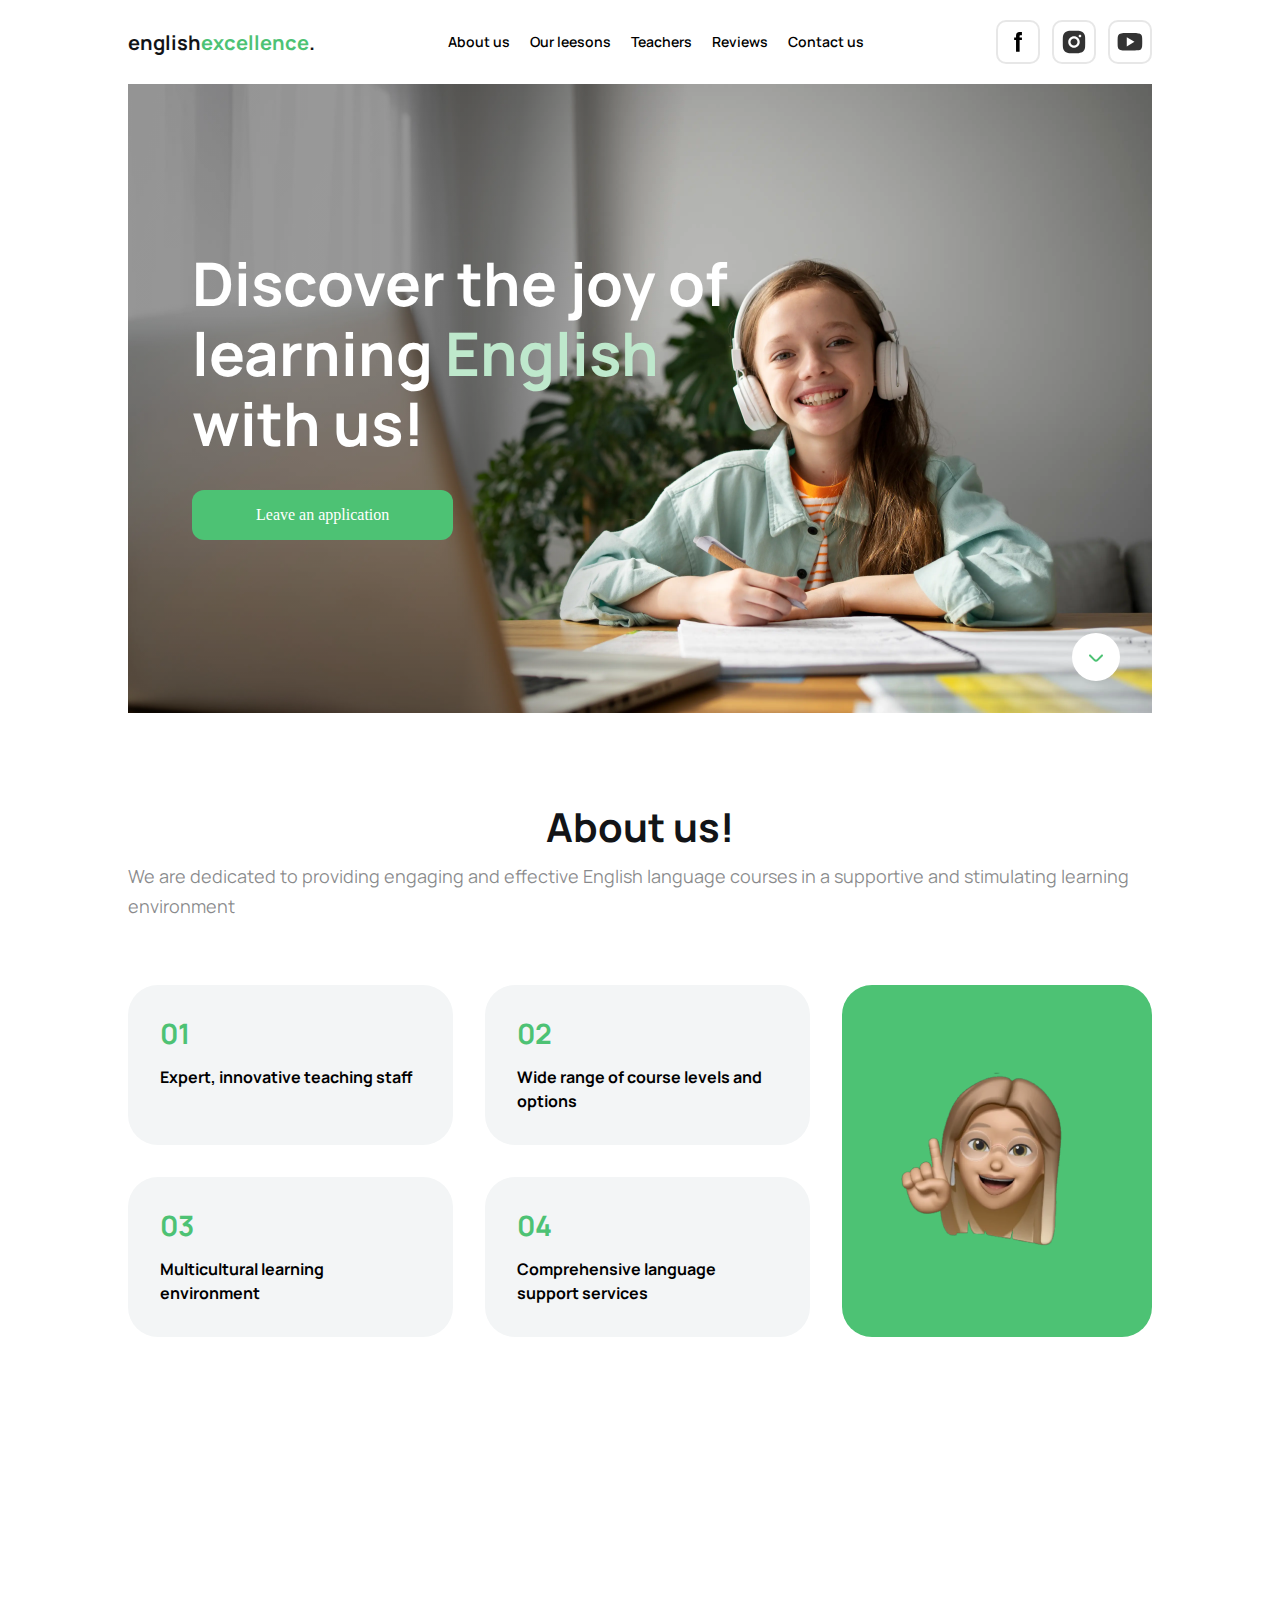
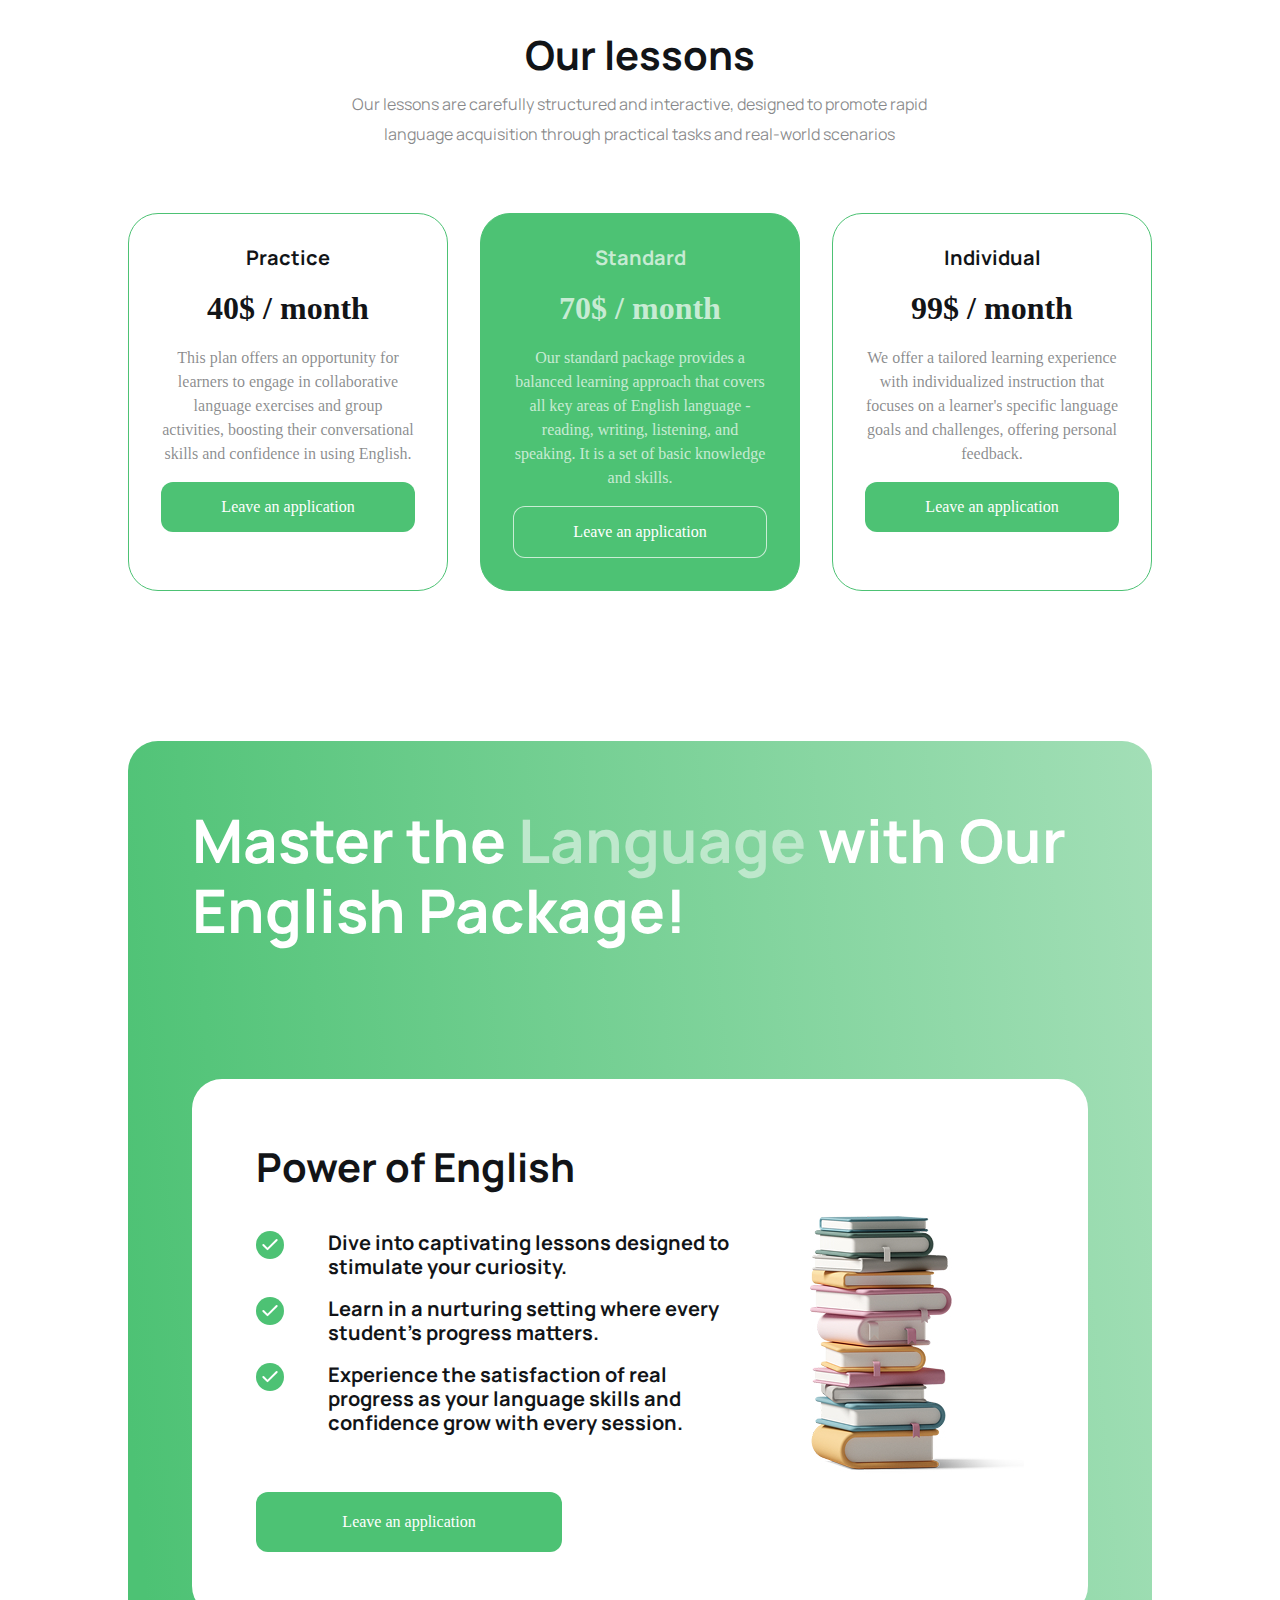
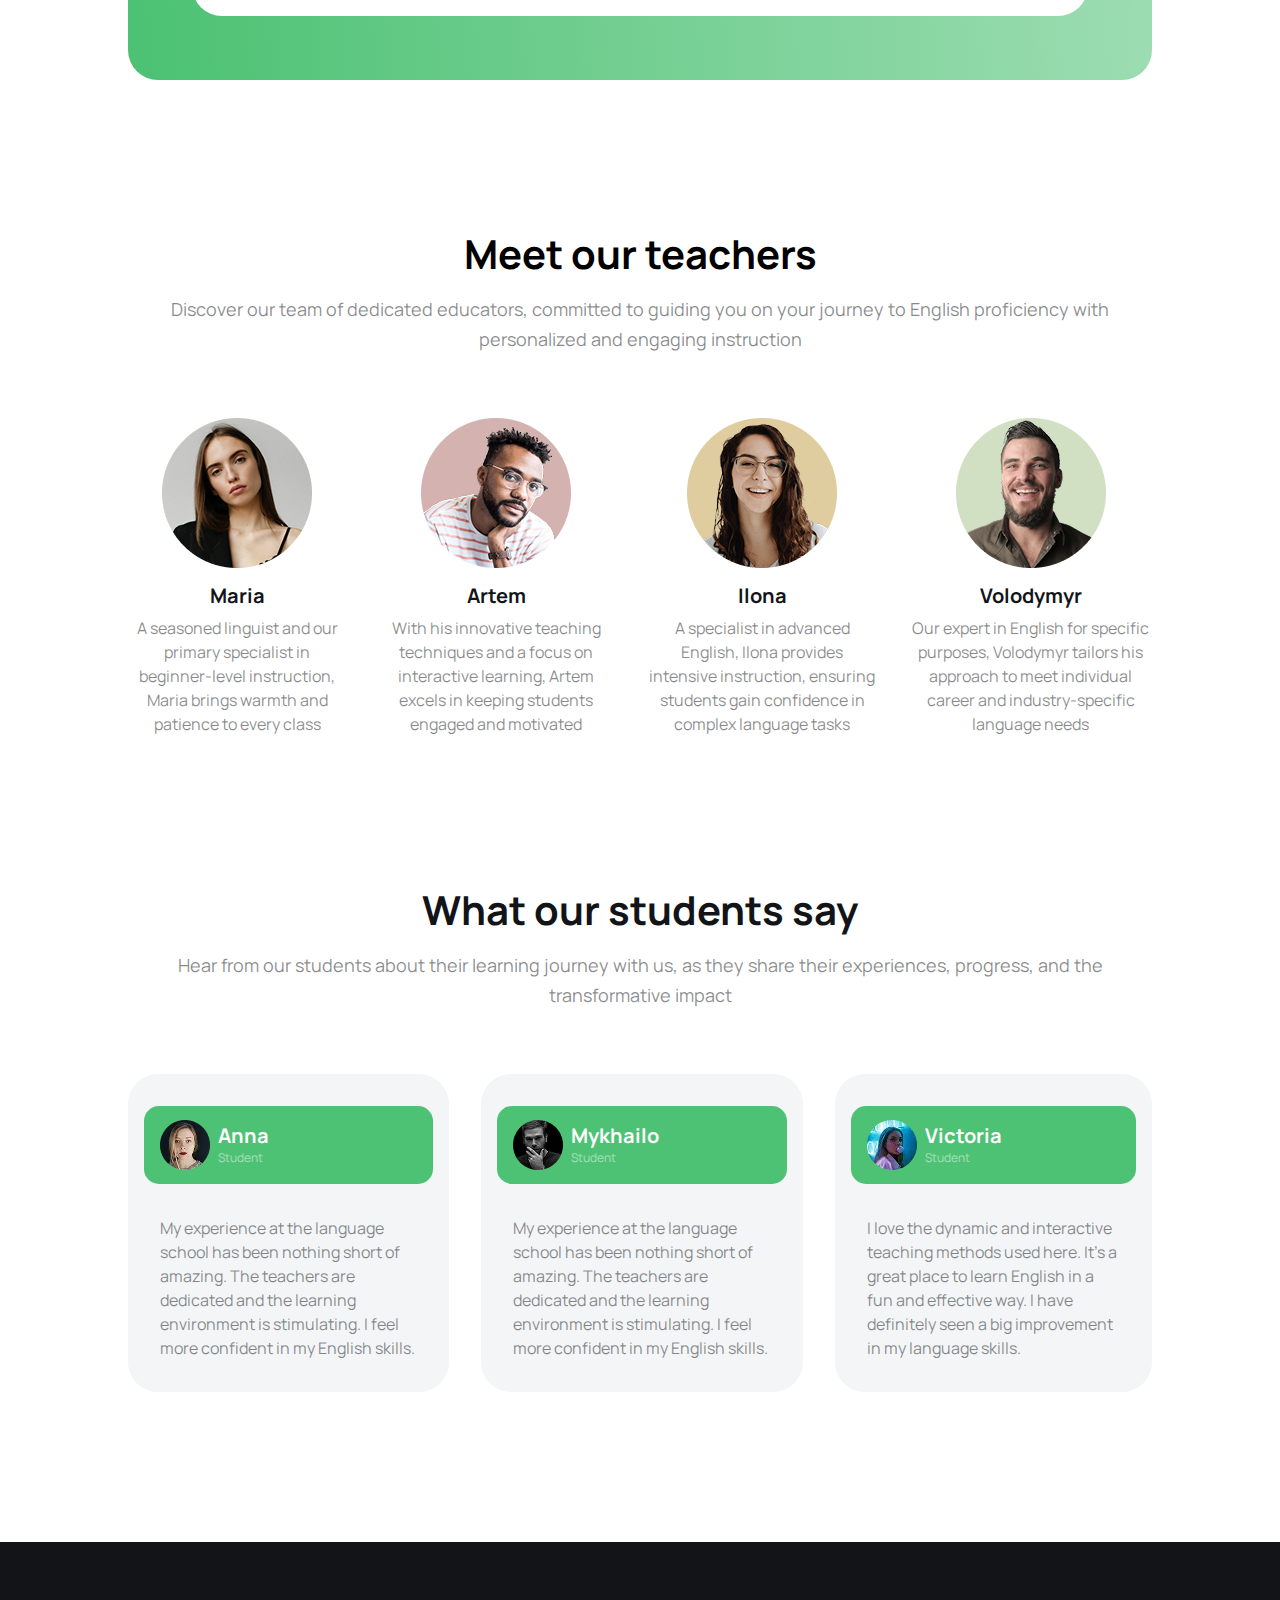
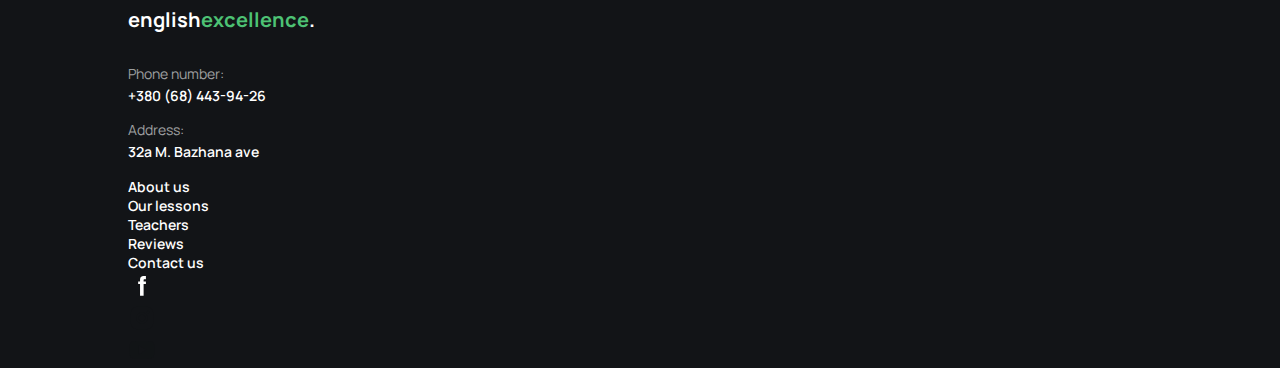
==== index.html @ 0f7144ec "add" ====
<!DOCTYPE html>
<html lang="en">
  <head>
    <meta charset="UTF-8" />
    <meta name="viewport" content="width=device-width, initial-scale=1.0" />
    <title>EnglishExcellence</title>
    <link rel="stylesheet" href="./index.css" />
    <link rel="preconnect" href="https://fonts.googleapis.com" />
    <link rel="preconnect" href="https://fonts.gstatic.com" crossorigin />
    <link
      href="https://fonts.googleapis.com/css2?family=Inter:ital,opsz,wght@0,14..32,100..900;1,14..32,100..900&family=Manrope:wght@200..800&display=swap"
      rel="stylesheet"
    />
  </head>
  <body>
    <header>
      <div class="container">
        <div class="header-wrap">
          <div class="logo">
            <p class="logo-text">english<span class="logo-span">excellence</span>.</p>
          </div>
          <ul class="navigation-list">
            <li class="navigation-item">About us</li>
            <li class="navigation-item">Our leesons</li>
            <li class="navigation-item">Teachers</li>
            <li class="navigation-item">Reviews</li>
            <li class="navigation-item">Contact us</li>
          </ul>

          <ul class="socials-list">
            <li class="socials-item">
              <svg
                width="28"
                height="28"
                viewBox="0 0 28 28"
                fill="currentColor"
                xmlns="http://www.w3.org/2000/svg"
              >
                <path
                  d="M17.08 4.06014C17.29 4.06014 17.5 4.06014 17.92 4.06014V7.21014C17.71 7.21014 17.29 7.21014 16.87 7.21014C16.45 7.21014 16.03 7.21014 15.82 7.42014C15.61 7.63014 15.61 7.84014 15.61 8.33014C15.61 8.75014 15.61 9.03014 15.61 9.45014H17.92V12.1101H15.61V23.6601H12.04V12.0401H10.15V9.38014H12.04V8.47014C12.04 6.93014 12.25 5.81014 12.67 5.32014C13.3 4.41014 14.56 3.99014 16.45 3.99014C16.66 4.06014 16.87 4.06014 17.08 4.06014Z"
                  fill="currentColor"
                />
              </svg>
            </li>
            <li class="socials-item">
              <svg
                width="28"
                height="28"
                viewBox="0 0 28 28"
                fill="currentColor"
                xmlns="http://www.w3.org/2000/svg"
              >
                <g opacity="0.8">
                  <path
                    d="M25.1279 9.41145C25.1142 8.47139 24.9401 7.53878 24.6067 6.65957C24.0233 5.15821 22.8354 3.97103 21.3315 3.38985C20.4621 3.06325 19.5428 2.88816 18.6124 2.86829C17.4158 2.81489 17.0364 2.79999 13.9988 2.79999C10.9612 2.79999 10.5719 2.79999 9.38397 2.86829C8.45478 2.88816 7.53554 3.06325 6.66606 3.38985C5.1622 3.97103 3.97304 5.15821 3.3909 6.65957C3.06375 7.52761 2.88712 8.44532 2.86971 9.37296C2.81622 10.5688 2.80005 10.9476 2.80005 13.9801C2.80005 17.0127 2.80005 17.4001 2.86971 18.5873C2.88837 19.5162 3.06375 20.4326 3.3909 21.3032C3.97428 22.8033 5.1622 23.9905 6.66731 24.5716C7.53306 24.9094 8.45229 25.1006 9.38521 25.1304C10.5831 25.1838 10.9625 25.2 14.0001 25.2C17.0376 25.2 17.427 25.2 18.6149 25.1304C19.5441 25.1118 20.4633 24.9367 21.334 24.6101C22.8379 24.0277 24.0258 22.8405 24.6092 21.3404C24.9363 20.4711 25.1117 19.5547 25.1304 18.6245C25.1839 17.4299 25.2001 17.0511 25.2001 14.0174C25.1976 10.9848 25.1976 10.5999 25.1279 9.41145ZM13.9913 19.7149C10.8144 19.7149 8.24083 17.1455 8.24083 13.9739C8.24083 10.8023 10.8144 8.23296 13.9913 8.23296C17.1658 8.23296 19.7419 10.8023 19.7419 13.9739C19.7419 17.1455 17.1658 19.7149 13.9913 19.7149ZM19.9707 9.3593C19.2281 9.3593 18.6298 8.76074 18.6298 8.02061C18.6298 7.28049 19.2281 6.68193 19.9707 6.68193C20.7108 6.68193 21.3104 7.28049 21.3104 8.02061C21.3104 8.76074 20.7108 9.3593 19.9707 9.3593Z"
                    fill="currentColor"
                  />
                  <path
                    d="M13.9931 17.479C15.9281 17.479 17.4966 15.9104 17.4966 13.9755C17.4966 12.0406 15.9281 10.472 13.9931 10.472C12.0582 10.472 10.4896 12.0406 10.4896 13.9755C10.4896 15.9104 12.0582 17.479 13.9931 17.479Z"
                    fill="currentColor"
                  />
                </g>
              </svg>
            </li>
            <li class="socials-item">
              <svg
                width="28"
                height="28"
                viewBox="0 0 28 28"
                fill="currentColor"
                xmlns="http://www.w3.org/2000/svg"
              >
                <g opacity="0.8">
                  <path
                    fill-rule="evenodd"
                    clip-rule="evenodd"
                    d="M21.21 5.24986C20.02 5.17986 17.57 5.10986 13.86 5.10986H13.37C9.79998 5.10986 7.42001 5.17986 6.23001 5.31986C4.62001 5.45986 3.49998 5.87986 2.86998 6.43986C2.30998 6.92986 1.88999 7.83986 1.74999 9.02986C1.67999 9.79986 1.60999 11.4099 1.60999 13.8599V14.2099C1.60999 16.5199 1.67998 18.1299 1.81998 18.8999C2.02998 20.0199 2.38001 20.8599 3.08001 21.3499C3.78001 21.9099 4.96999 22.2599 6.64999 22.3999C7.83999 22.4699 10.29 22.5399 14 22.5399H14.49C18.06 22.5399 20.44 22.4699 21.63 22.3299C23.24 22.1899 24.36 21.7699 24.99 21.2099C25.55 20.7199 25.97 19.8099 26.11 18.6199C26.18 17.8499 26.25 16.2399 26.25 13.7899V13.4399C26.25 11.1299 26.18 9.51986 26.04 8.74986C25.83 7.62986 25.48 6.78986 24.78 6.29986C24.08 5.73986 22.89 5.38986 21.21 5.24986ZM18.48 13.8599L10.78 18.4799V9.23986L18.48 13.8599Z"
                    fill="currentColor"
                  />
                </g>
              </svg>
            </li>
          </ul>
        </div>
      </div>
    </header>

    <main>
      <section class="hero">
        <div class="container">
          <div class="hero-wrap">
            <h1 class="hero-title">
              Discover the joy of learning <span class="hero-title-span">English</span> with us!
            </h1>
            <button class="main-button">Leave an application</button>

            <button class="arrow-button" type="button">
              <svg
                width="14"
                height="8"
                viewBox="0 0 14 8"
                fill="none"
                xmlns="http://www.w3.org/2000/svg"
              >
                <path
                  d="M7.71007 5.40011C7.61711 5.49384 7.50651 5.56823 7.38465 5.619C7.26279 5.66977 7.13208 5.69591 7.00007 5.69591C6.86806 5.69591 6.73735 5.66977 6.61549 5.619C6.49363 5.56823 6.38303 5.49384 6.29007 5.40011L1.71006 0.810109C1.6171 0.716381 1.5065 0.641986 1.38464 0.591217C1.26278 0.540448 1.13207 0.514311 1.00006 0.514311C0.868049 0.514311 0.737344 0.540448 0.615484 0.591217C0.493625 0.641986 0.383024 0.716381 0.29006 0.810109C0.103809 0.997472 -0.000732422 1.25092 -0.000732422 1.51511C-0.000732422 1.7793 0.103809 2.03275 0.29006 2.22011L4.88007 6.81011C5.44257 7.37191 6.20507 7.68747 7.00007 7.68747C7.79507 7.68747 8.55757 7.37191 9.12007 6.81011L13.7101 2.22011C13.8948 2.03385 13.999 1.78245 14.0001 1.52011C14.0008 1.3885 13.9756 1.25804 13.9259 1.1362C13.8761 1.01436 13.8028 0.903549 13.7101 0.810109C13.6171 0.716381 13.5065 0.641986 13.3847 0.591217C13.2628 0.540448 13.1321 0.514311 13.0001 0.514311C12.8681 0.514311 12.7374 0.540448 12.6155 0.591217C12.4936 0.641986 12.383 0.716381 12.2901 0.810109L7.71007 5.40011Z"
                  fill="#4DC274"
                />
              </svg>
            </button>
          </div>
        </div>
      </section>

      <section class="aboutUs-section">
        <div class="container">
          <h2 class="aboutUs-title">About us!</h2>
          <p class="aboutUs-description">
            We are dedicated to providing engaging and effective English language courses in a
            supportive and stimulating learning environment
          </p>
          <div class="cards-wrap">
            <ul class="aboutUs-list">
              <li class="aboutUs-card">
                <p class="card-number">01</p>
                <p class="card-text">Expert, innovative teaching staff</p>
              </li>
              <li class="aboutUs-card">
                <p class="card-number">02</p>
                <p class="card-text">Wide range of course levels and options</p>
              </li>
              <li class="aboutUs-card">
                <p class="card-number">03</p>
                <p class="card-text">Multicultural learning environment</p>
              </li>
              <li class="aboutUs-card">
                <p class="card-number">04</p>
                <p class="card-text">Comprehensive language support services</p>
              </li>
            </ul>

            <div class="woman-card">
              <img class="woman" src="./images/woman.png" alt="woman" />
            </div>
          </div>
        </div>
      </section>

      <!-- leesons -->
      <section class="lessons"></section>
      <div class="container">
        <h2 class="lessons-title">Our lessons</h2>
        <p class="lessons-subtitle">
          Our lessons are carefully structured and interactive, designed to promote rapid language
          acquisition through practical tasks and real-world scenarios
        </p>

        <ul class="lessons-list">
          <li class="lessons-list-item">
            <h3 class="item-title">Practice</h3>
            <p class="item-price">40$ / month</p>
            <p class="item-text">
              This plan offers an opportunity for learners to engage in collaborative language
              exercises and group activities, boosting their conversational skills and confidence in
              using English.
            </p>
            <button class="item-buttons">Leave an application</button>
          </li>
          <li class="lessons-list-item green-card">
            <h3 class="item-title white-color" >Standard</h3>
            <p class="item-price white-color">70$ / month</p>
            <p class="item-text white-color">
              Our standard package provides a balanced learning approach that covers all key areas
              of English language - reading, writing, listening, and speaking. It is a set of basic
              knowledge and skills.
            </p>
            <button class="item-buttons white-border">Leave an application</button>
          </li>

          <li class="lessons-list-item">
            <h3 class="item-title">Individual</h3>
            <p class="item-price">99$ / month</p>
            <p class="item-text">
              We offer a tailored learning experience with individualized instruction that focuses
              on a learner's specific language goals and challenges, offering personal feedback.
            </p>
            <button class="item-buttons">Leave an application</button>
          </li>
        </ul>
      </div>
    </section>
    <!-- package -->


    <section class="package">
      <div class="container">
        <div class="package-wrap">
          
          <h2 class="package-title">Master the  <span class="package-text-span">Language</span> with Our English Package!</h2>
          <div class="package-second-wrap">
          <div class="package-info">

            <h3 class="package-info-title">Power of English</h3>
            <ul class="package-list">
              <li class="package-list-item">


                
                <img class="package-svg" src="./images/done-svg.svg" alt="done">
                <p class="package-text">Dive into captivating lessons designed 
                  to stimulate your curiosity.</p>
              </li>
              
              <li  class="package-list-item"> 
                <img  class="package-svg" src="./images/done-svg.svg" alt="done">

                <p class="package-text">Learn in a nurturing setting 
                  where every student's progress matters.</p>

              </li>

              <li class="package-list-item"> 
                <img  class="package-svg" src="./images/done-svg.svg" alt="done">
                <p class="package-text">Experience the satisfaction of real progress 
                  as your language skills and confidence grow with every session.</p>
                  
              </li>
              
            </ul>
            
            <button class="package-button">Leave an application</button>

          
          </div>

          <img class="package-books" src="./images/package-books.jpg" alt="books">
        </div>

        </div>
        
      </div>
    </section>

    <!-- Teachers -->

    <section class="teachers-section">
      <div class="container">
        <h2 class="teachers-title">Meet our teachers</h2>
        <p class="teachers-subtitle">Discover our team 
          of dedicated educators, committed to guiding you on your
           journey to English proficiency with personalized and engaging instruction</p>



           <ul class="teachers-list">
            <li class="teachers-list-item">
             

              <img class="teachers-photo" src="./images/teacher_Maria.png" alt="Maria">

              <p class="teachers-name">Maria</p>

              <p class="teachers-list-text">A seasoned linguist and our primary specialist 
                in beginner-level instruction, Maria brings warmth and patience to every class</p>
              </li>
            <li class="teachers-list-item">

             
              <img  class="teachers-photo" src="./images/teacher_Artem.png" alt="Artem">
              <p class="teachers-name">Artem</p>
             
              <p class="teachers-list-text">With his innovative teaching techniques and a focus on interactive learning, 
                Artem excels in keeping students engaged and motivated</p>

            </li>

            <li class="teachers-list-item">
             
              <img  class="teachers-photo" src="./images/teacher_Ilona.png" alt="Ilona">
              <p class="teachers-name">Ilona</p>
              <p class="teachers-list-text">A specialist in advanced English, Ilona provides intensive instruction,
                 ensuring students gain confidence in complex language tasks</p>
            </li>

            <li class="teachers-list-item">
              
              <img  class="teachers-photo" src="./images/teacher_Vova.png" alt="Vova">
              <p class="teachers-name">Volodymyr</p>
              <p class="teachers-list-text">Our expert in English for specific purposes, 
                Volodymyr tailors his approach to meet individual career and industry-specific language needs</p>
            </li>
           </ul>

      </div>
    </section>

    <!-- comments -->
     <section class="comments">
      <div class="container">
        <h2 class="comments-title">What our students say</h2>
        <p class="comments-subtitle">Hear from our students about their learning journey with us,
           as they share their experiences, progress, and the transformative impact </p>



           <ul class="comments-list">
            <li class="comment-list-item">
              <div class="students">
                <img class="students-photo" src="./images/anna-student.webp" alt="Anna">
                <div class="students-wrap">
                <p class="students-name">Anna</p>
                <p class="comment-cathegory">Student</p>
                </div>
                
              
              </div>
              
              <p class="comment">My experience at the language school has been nothing short of amazing. 
                The teachers are dedicated and the learning environment is stimulating.
                 I feel more confident in my English skills.</p>
             
             
       </li>


       <li class="comment-list-item">
        <div class="students">
          <img class="students-photo" src="./images/misha-student.webp" alt="Misha">
          <div class="students-wrap">
          <p class="students-name">Mykhailo</p>
          <p class="comment-cathegory">Student</p>
          
        
        </div>
        </div>
        <p class="comment">My experience at the language school has been nothing short of amazing.
          The teachers are dedicated and the learning environment is stimulating.
           I feel more confident in my English skills.</p>
       
       
       
 </li>


 <li class="comment-list-item">
  <div class="students">
    <img class="students-photo" src="./images/vika-student.webp" alt="Victoria">
    <div class="students-wrap">
    <p class="students-name">Victoria</p>
    <p class="comment-cathegory">Student</p>
    </div>
    
  
  </div>
  
  <p class="comment">I love the dynamic and interactive teaching methods used here. 
    It's a great place to learn English in a fun and effective way.
     I have definitely seen a big improvement in my language skills.</p>
 
 
</li>
       
       

           </ul>
      </div>
     </section>


    </main>

    <footer class="footer">
      <div class="container">
        <div class="first-div">
           <p class="footer-logo-text">english<span class="footer-logo-span">excellence</span>.</p>


           <ul class="footer-contacts-list">
            <li class="footer-contacts-item">
              <p class="footer-contacts-description">Phone number:</p>
              <p class="footer-contact">+380 (68) 443-94-26</p>
            </li>


            <li class="footer-contacts-item">
              <p class="footer-contacts-description">Address:</p>
              <p class="footer-contact">32a M. Bazhana ave</p>
            </li>

           
           </ul>
          
          </div>
        <div class="second-div">
          <ul class="nav-list">
            <li class="nav-item">
              <button class="nav-button">About us</button>
            </li>
            <li class="nav-item">
              <button class="nav-button">Our lessons</button>
            </li>
            <li class="nav-item">
              <button class="nav-button">Teachers</button>
            </li>
            <li class="nav-item">
              <button class="nav-button">Reviews</button>
            </li>
            <li class="nav-item">
              <button class="nav-button">Contact us</button>
            </li>
          </ul>
        </div>
        <div class="third-div">
          <ul class="nav-socials-list">
            <li class="nav-socials-list-item"><button class="footer-socials-button">   <svg
              width="28"
              height="28"
              viewBox="0 0 28 28"
              fill="currentColor"
              xmlns="http://www.w3.org/2000/svg"
            >
              <path
                d="M17.08 4.06014C17.29 4.06014 17.5 4.06014 17.92 4.06014V7.21014C17.71 7.21014 17.29 7.21014 16.87 7.21014C16.45 7.21014 16.03 7.21014 15.82 7.42014C15.61 7.63014 15.61 7.84014 15.61 8.33014C15.61 8.75014 15.61 9.03014 15.61 9.45014H17.92V12.1101H15.61V23.6601H12.04V12.0401H10.15V9.38014H12.04V8.47014C12.04 6.93014 12.25 5.81014 12.67 5.32014C13.3 4.41014 14.56 3.99014 16.45 3.99014C16.66 4.06014 16.87 4.06014 17.08 4.06014Z"
                fill="currentColor"
              />
            </svg>
          </button></li>
            <li class="nav-socials-list-item"><button class="footer-socials-button"><img src="./images/instagram.svg" alt="instagram-icon"></button></li>
            <li class="nav-socials-list-item"><button class="footer-socials-button"><img src="./images/youtube.svg" alt="youtube-icon"></button></li>
            

           
          </ul>
        </div>
      </div>
    </footer>
  </body>
</html>
---- index.css ----
html,
body,
div,
span,
applet,
object,
iframe,
button,
h1,
h2,
h3,
h4,
h5,
h6,
p,
blockquote,
pre,
a,
abbr,
acronym,
address,
big,
cite,
code,
del,
dfn,
em,
img,
ins,
kbd,
q,
s,
samp,
small,
strike,
strong,
sub,
sup,
tt,
var,
b,
u,
i,
center,
dl,
dt,
dd,
menu,
ol,
ul,
li,
fieldset,
form,
label,
legend,
table,
caption,
tbody,
tfoot,
thead,
tr,
th,
td,
article,
aside,
canvas,
details,
embed,
figure,
figcaption,
footer,
header,
hgroup,
main,
menu,
nav,
output,
ruby,
section,
summary,
time,
mark,
audio,
video {
  margin: 0;
  padding: 0;
  border: 0;
  font-size: 100%;
  font: inherit;
  vertical-align: baseline;
  box-sizing: border-box;
}

article,
aside,
details,
figcaption,
figure,
footer,
header,
hgroup,
main,
menu,
nav,
section {
  display: block;
}

*[hidden] {
  display: none;
}
body {
}
menu,
ol,
ul {
  list-style: none;
}
blockquote,
q {
  quotes: none;
}
blockquote:before,
blockquote:after,
q:before,
q:after {
  content: '';
  content: none;
}
table {
  border-collapse: collapse;
  border-spacing: 0;
}

a {
  text-decoration: none;
  color: inherit;
}
img {
  display: block;
  width: 100%;
  height: auto;
}
button {
  cursor: pointer;
}
input::-webkit-outer-spin-button,
input::-webkit-inner-spin-button {
  -webkit-appearance: none;
  margin: 0;
}
/* font-family: "Manrope", serif; */
.container {
  width: 1024px;
  margin: 0 auto;
}

.logo-text {
  font-family: 'Manrope', serif;
  font-weight: 700;
  font-size: 20px;
  line-height: 27px;
  color: #121417;
}

.logo-span {
  color: #4dc274;
}
.navigation-item {
  font-family: 'Manrope', serif;
  font-weight: 600;
  font-size: 14px;
  line-height: 18px;
}
.navigation-list {
  gap: 20px;
  display: flex;
}

.socials-img {
  width: 28px;
  height: 28px;
}

.socials-item {
  width: 44px;
  height: 44px;
  border: 2px solid #1214171a;
  border-radius: 10px;
  display: flex;
  justify-content: center;
  align-items: center;
}
.socials-item:hover {
  border-color: #4dc274;
  color: #4dc274;
}

.socials-list {
  display: flex;
  gap: 12px;
}

.header-wrap {
  display: flex;
  justify-content: space-between;
  align-items: center;
  padding: 20px 0;
}

.navigation-item:hover {
  color: #4dc274;
  cursor: pointer;
}

.hero-wrap {
  /* background: url("./images/hero_background.webp"), linear-gradient(95.97deg, rgba(0, 0, 0, 0.4) 36.36%, rgba(0, 0, 0, 0) 51.43%); */
  background: linear-gradient(95.97deg, rgba(0, 0, 0, 0.4) 36.36%, rgba(0, 0, 0, 0) 51.43%),
    url('./images/hero_background.webp');
  position: relative;

  height: 629px;
  background-size: cover;
  padding: 164px 64px;
}

.hero-title {
  font-family: 'Manrope', serif;
  font-weight: 700;
  font-size: 60px;
  line-height: 70px;
  color: white;
  margin-bottom: 32px;
  width: 564px;
}
.hero-title-span {
  font-family: 'Manrope', serif;
  font-weight: 700;
  font-size: 60px;
  line-height: 70px;
  color: #bee8cc;
}

.main-button {
  background-color: #4dc274;
  color: white;

  border-radius: 12px;
  display: block;
  padding: 16px 64px;
}

.arrow-button {
  display: block;
  background-color: white;
  border-radius: 50%;
  width: 48px;
  height: 48px;
  position: absolute;
  bottom: 32px;
  right: 32px;
}

/* aboutUs */

.aboutUs-title {
  font-family: 'Manrope', serif;
  font-weight: 700;
  font-size: 40px;
  line-height: 36px;
  color: #121417;
  margin-bottom: 16px;
  text-align: center;
}
.aboutUs-description {
  color: #12141780;
  font-family: 'Manrope', serif;
  font-weight: 400;
  font-size: 18px;
  line-height: 30px;
}

.card-number {
  font-family: 'Manrope', serif;
  font-weight: 700;
  font-size: 28px;
  line-height: 32px;
  color: #4dc274;
  margin-bottom: 16px;
}

.card-text {
  font-family: 'Manrope', serif;
  font-weight: 700;
  font-size: 20x;
  line-height: 24px;
}
.aboutUs-card {
  width: 325px;
  background-color: #f3f5f6;
  padding: 32px;
  border-radius: 30px;
}
/* відстань від картки до картки 32 пх
між ними 32пх

 */
.woman {
  display: block;
  width: 254px;
  height: auto;
}
.woman-card {
  border-radius: 30px;
  background-color: #4dc274;
  padding: 70px 28px;
}

.cards-wrap {
  display: flex;
  gap: 32px;
  margin-top: 64px;
}

.aboutUs-list {
  display: flex;
  gap: 32px;
  flex-wrap: wrap;
}
.aboutUs-section {
  padding-top: 96px;
}

/* lessons

 */

.lessons-subtitle {
  font-family: "Manrope", serif;
  font-weight: 400;
  font-size: 18x;
  line-height: 30px;
  color: #12141780;
  padding-bottom: 64px;
  text-align: center;
  width: 60%;
  margin: 0 auto;

}
.lessons-title{
  font-family: 'Manrope', serif;
  font-weight: 700;
  font-size: 40px;
  line-height: 36px;
  color: #121417;
  margin-bottom: 16px;
  text-align: center;
  margin-bottom: 16px;

}
.item-title{
  font-family: "Manrope", serif;
  font-weight:700 ;
  font-size: 20px;
  line-height: 24px;
  color: #121417;
  margin-bottom: 16px;
  text-align: center;


  
  
  
  



}
.item-price{
  font-weight: 700;
  font-size: 32px;
  line-height: 44px;
color: #121417;
margin-bottom: 16px;
text-align: center;

}
.item-text{
  font-weight: 400;
  font-size: 16px;
  line-height: 24px;
color: #12141780;
margin-bottom: 16px;
text-align: center;

}

.item-buttons{
  background-color: #4DC274;
  color: #FFFFFF;
  border-radius: 12px;
  padding: 16px 39px;
  width: 100%;

}
.lessons{
  padding: 150px;


}



.lessons-list-item{
  border-radius: 30px;
  padding: 32px;
  width: 320px;
  border: 1px solid;
  color: #4DC274;
}


.lessons-list{
  display: flex;
  gap: 32px;
}


.green-card{
  background-color: #4DC274;
  
}
.white-color{
  color: #FFFFFFB2;
}

.white-border{
border: 1px solid #FFFFFFB2 ;

}


/* package */
  .package-wrap{
    background: linear-gradient(84.6deg, #4DC274 2.25%, #BEE8CC 131.25%);
    padding: 64px;
    border-radius: 30px;

  }
  .package-title{
    color: white;
    font-family: "Manrope", serif;
    font-weight: 700;
    font-size: 60px;
line-height: 70px;
margin-bottom: 134px;
  }
  .package-text-span{
    color: #BEE8CC;
  }
 

  .package-info-title{
    font-family: "Manrope", serif;
     font-weight: 700;
    font-size: 40px;
line-height: 48px;
color: #121417;
margin-bottom: 40px;

  }


  .package-svg{
    width: 28px;
    height: 28px;
  }

  .package-books{
    width:214px ;
    height:263px ;
   
    
  }
  .package-list-item{
    display: flex;
  }
  .package-text{
    font-family: "Manrope", serif; 
    font-weight: 700;
    font-size: 20px;
line-height: 24px;
color: #121417;


padding-left: 44px;
margin-bottom: 18px;






    

  }


  .package-button{
  background-color: #4DC274;
  width: 306px;
  height: 60px;
  border-radius:12px ;
  color: #FFFFFF;
  }

  .package{
    padding-top: 150px;
  }

  .package-second-wrap{
    display: flex;
    background-color: white;
    padding: 64px;
    border-radius: 30px;
    align-items: center;
    gap: 70px;


  }

  .package-list{
    margin-bottom: 39px;

  }

  /* Teachers */
  .teachers-section{
    padding-top: 150px;
  }

  .teachers-title{

    font-family: "Manrope", serif;
    font-weight: 700;
    font-size: 40px;
    line-height: 48px;
    margin-bottom: 16px;
    text-align: center;


  }

  .teachers-subtitle{
    font-family: "Manrope", serif;
    font-weight: 400;
    font-size: 18px;
    line-height: 30px;
    color: #12141780;
    margin-bottom: 64px;
    
    text-align: center;
    

  }

  .teachers-photo{
    width: 150px;
    height: 150px;
    margin: 0 auto;
    margin-bottom: 16px;

  }
  .teachers-list-text{
    font-family: "Manrope", serif;
    font-weight: 400;
    font-size: 16px;
    line-height: 24px;
    color: #12141780;
    text-align: center;
    padding-bottom: 150px;

  }
  .teachers-list{
    display: flex;
    gap: 32px;
  }

  .teachers-name{   
    font-family: "Manrope", serif;
    font-weight: 700;
    font-size: 20px;
    line-height: 24px;
    color: #121417;  
    text-align: center;
    margin-bottom: 8px;

  }



/* 
  comments */

  .students-photo{
    width: 50px;
    height: 50px;
  }
  .comments-title{

    font-family: "Manrope", serif;
    font-weight: 700;
    font-size: 40px;
    line-height: 48px;
    color: #121417;  
    text-align: center;
    margin-bottom: 16px;



  }

  .comments-subtitle{
    font-family: "Manrope", serif;
    font-weight: 400;
    font-size: 18px;
    line-height: 30px;
    color: #12141780;  
    text-align: center;
    margin-bottom: 64px;

  }


  .comment-list-item{
    background-color: #F3F5F6;
    border-radius:30px ;
  }




  .students-name{
    font-family: "Manrope", serif;
    font-weight: 700;
    font-size: 20px;
    line-height: 24px;
    color: #FFFFFF;

  }



  .comment-cathegory{
    font-family: "Manrope", serif;
    font-weight: 400;
    font-size: 12px;
    line-height:  16px;
    color: #FFFFFF80;


  }

  .comment{
    
  
    font-family: "Manrope", serif;
    font-weight: 400;
    font-size: 16px;
    line-height:    24px;
    color: #12141780;

    padding: 0px 16px;

  }





  .comments-list{
    display: flex;
    gap: 32px;
  }
  .students{
    background-color: #4DC274;
    border-radius: 15px;
    padding: 14px 16px;

    display: flex;
    gap: 8px;
    align-items: center;
    
  }


  .comment-list-item{

    padding: 32px 16px;
  }


  .students-name{
    margin-bottom: 2px;
  }



  .students{
    margin-bottom: 32px;

  }

  .footer-logo-text{
    font-family: 'Manrope', serif;
  font-weight: 700;
  font-size: 20px;
  line-height: 27px;
  color: white;
  
  }


  .footer{
    background-color: #121417;
    padding-top: 64px;
  }


  .footer-logo-span{
    color: #4DC274;
  }


  .footer-contacts-description{
    font-family: "Manrope", serif;
    font-weight: 400;
    font-size: 14px;
    line-height: 18px;
    color: #FFFFFF99;
    margin-bottom: 4px;
    

  }


  .footer-contact{
    font-family: "Manrope", serif;
    font-weight: 600;
    font-size: 14px;
    line-height: 18px;
    color: white;
    margin-bottom: 16px;




  }


  .footer-logo-text{

    margin-bottom: 32px;

  }



  .comments{

    padding-bottom: 150px;
  }

  /* nav */

  .nav-button{
    background-color: transparent;
    font-family: 'Manrope', serif;
    font-weight: 600;
    font-size: 14px;
    color: white;


  }

  .footer-socials-button{
    background-color: transparent;
    color: white;
  }
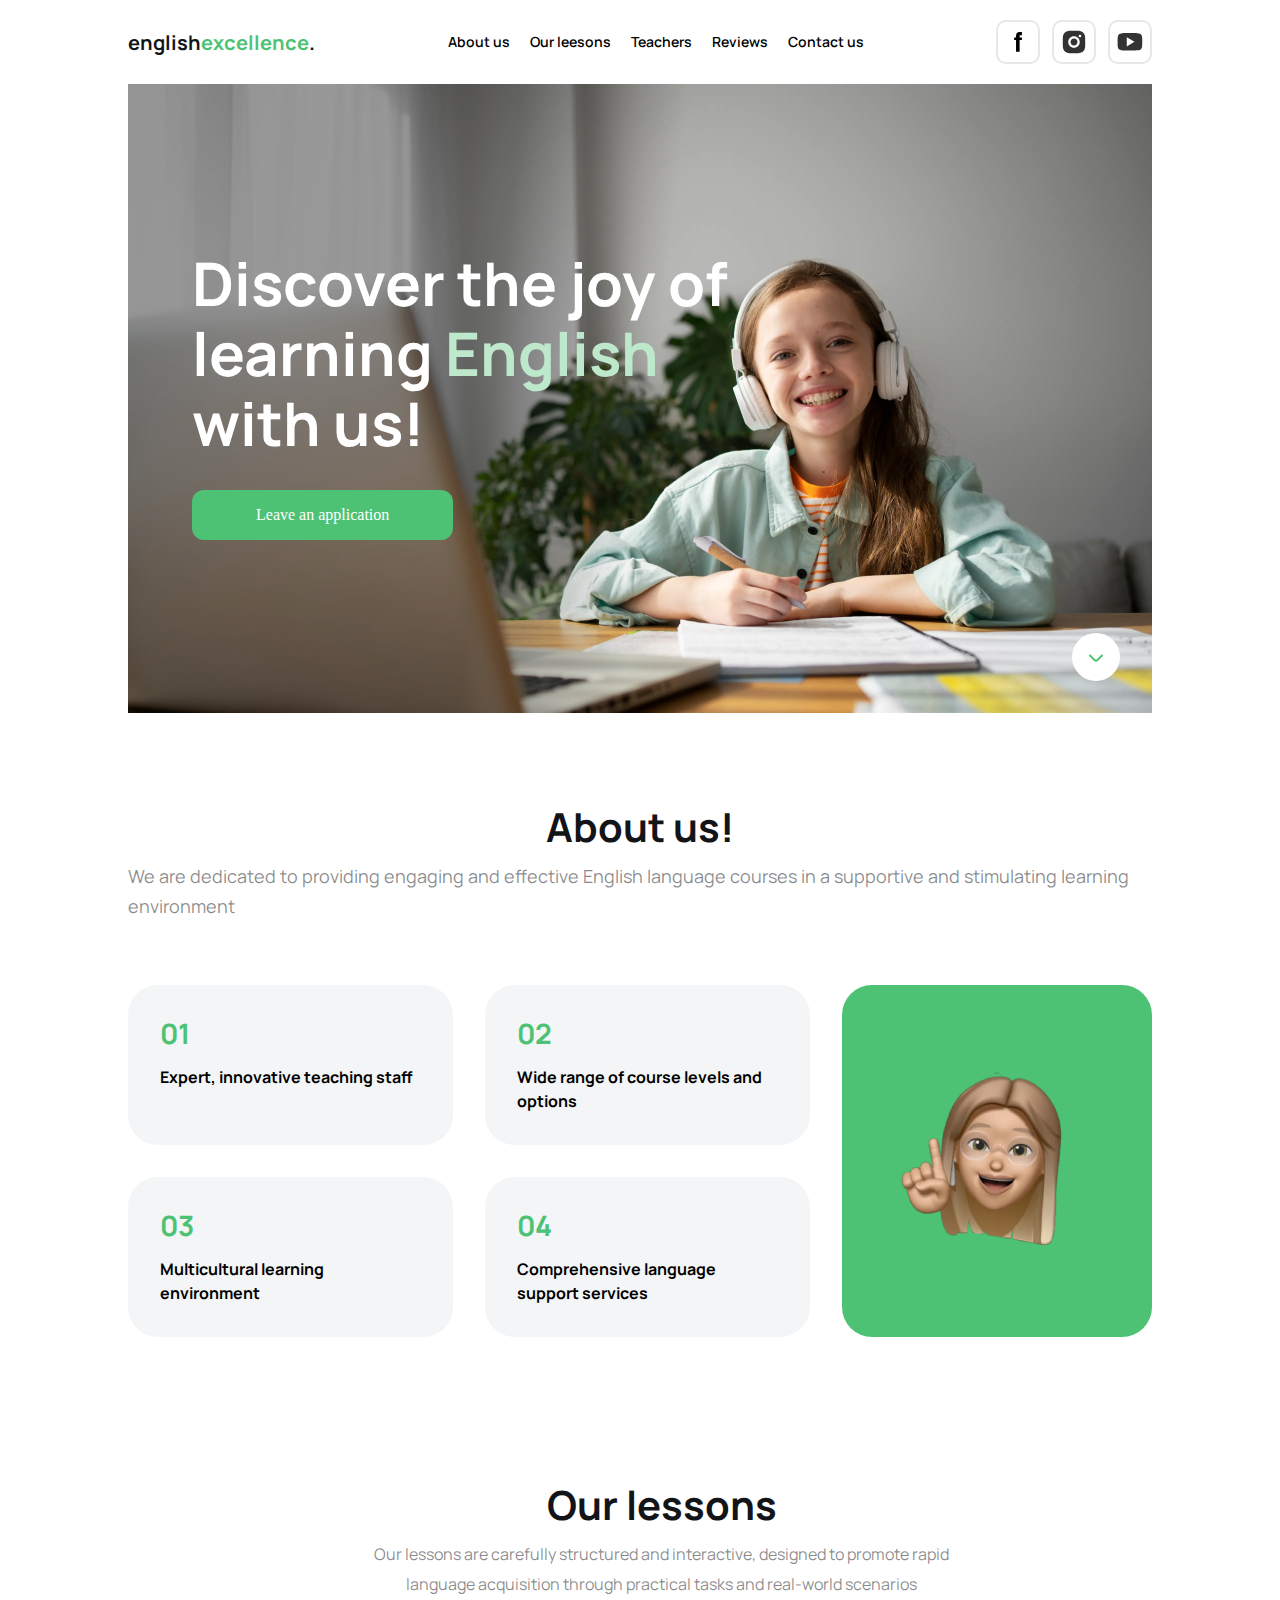
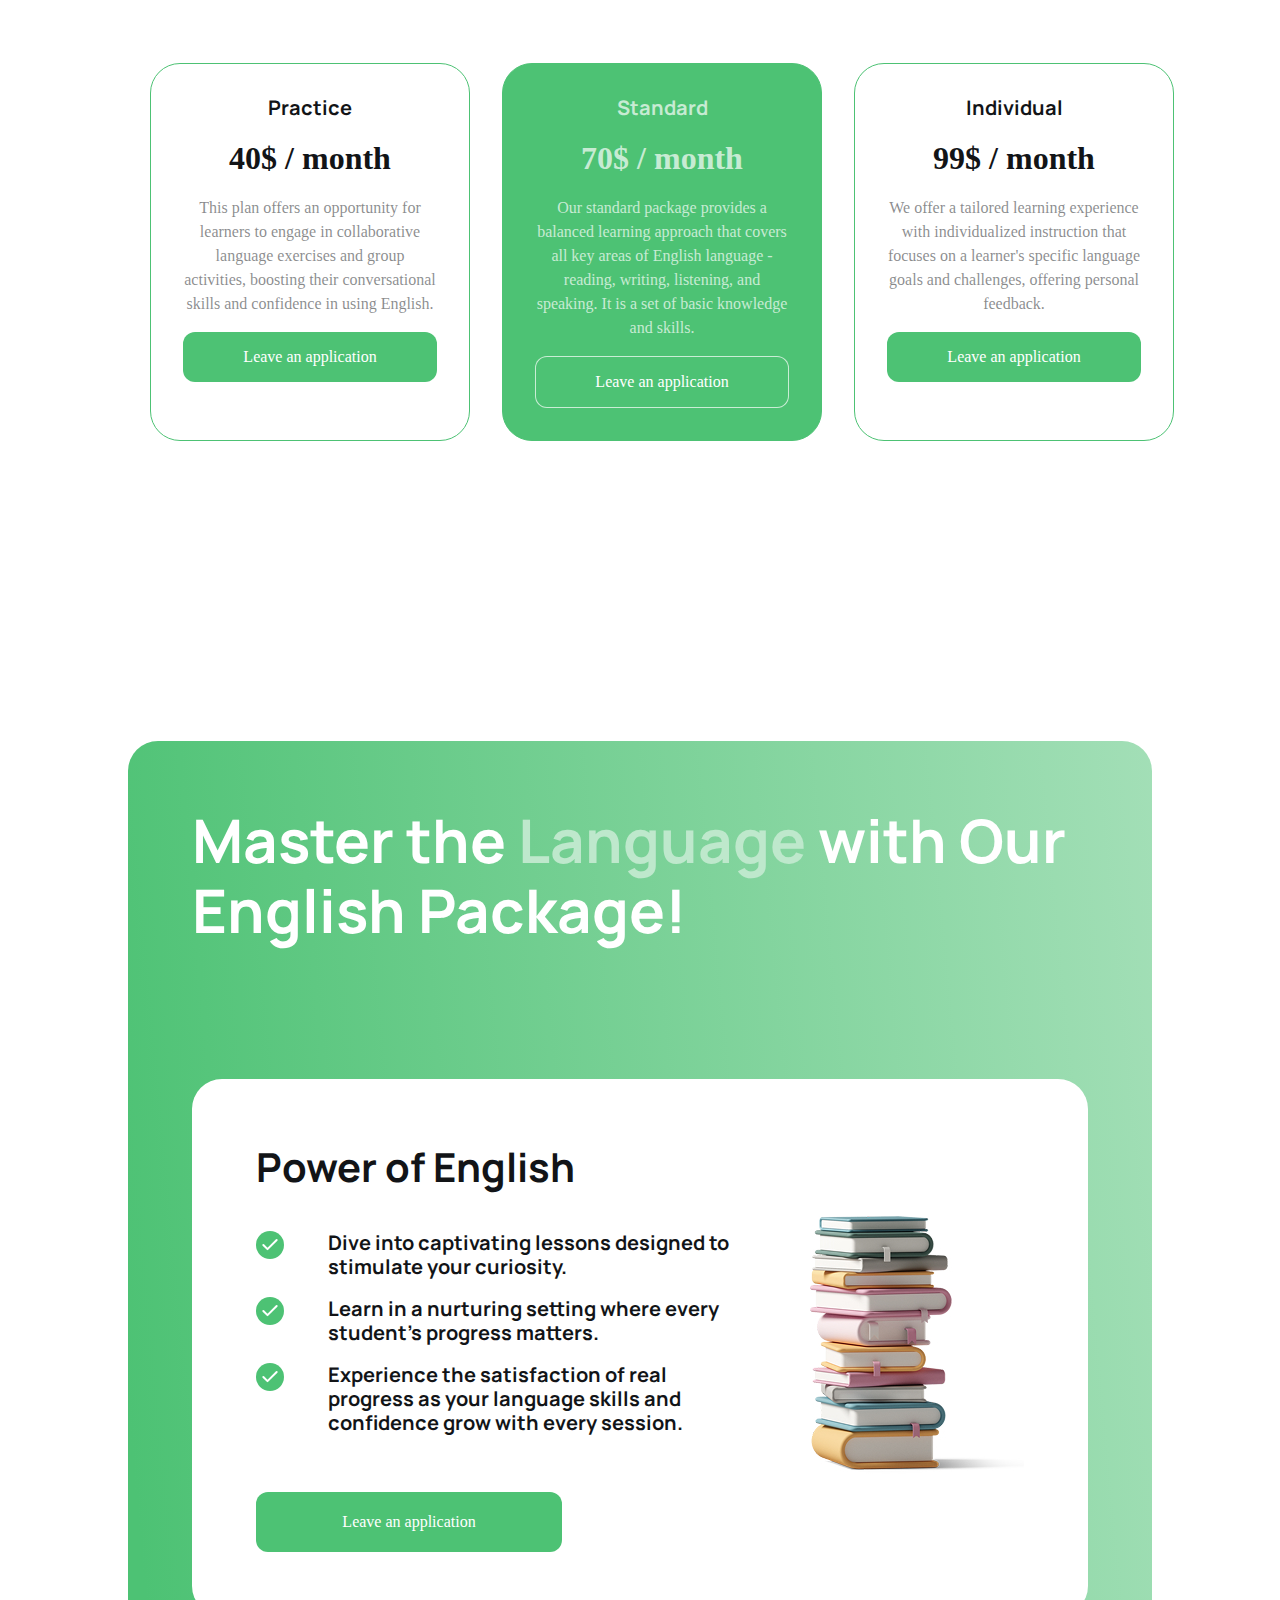
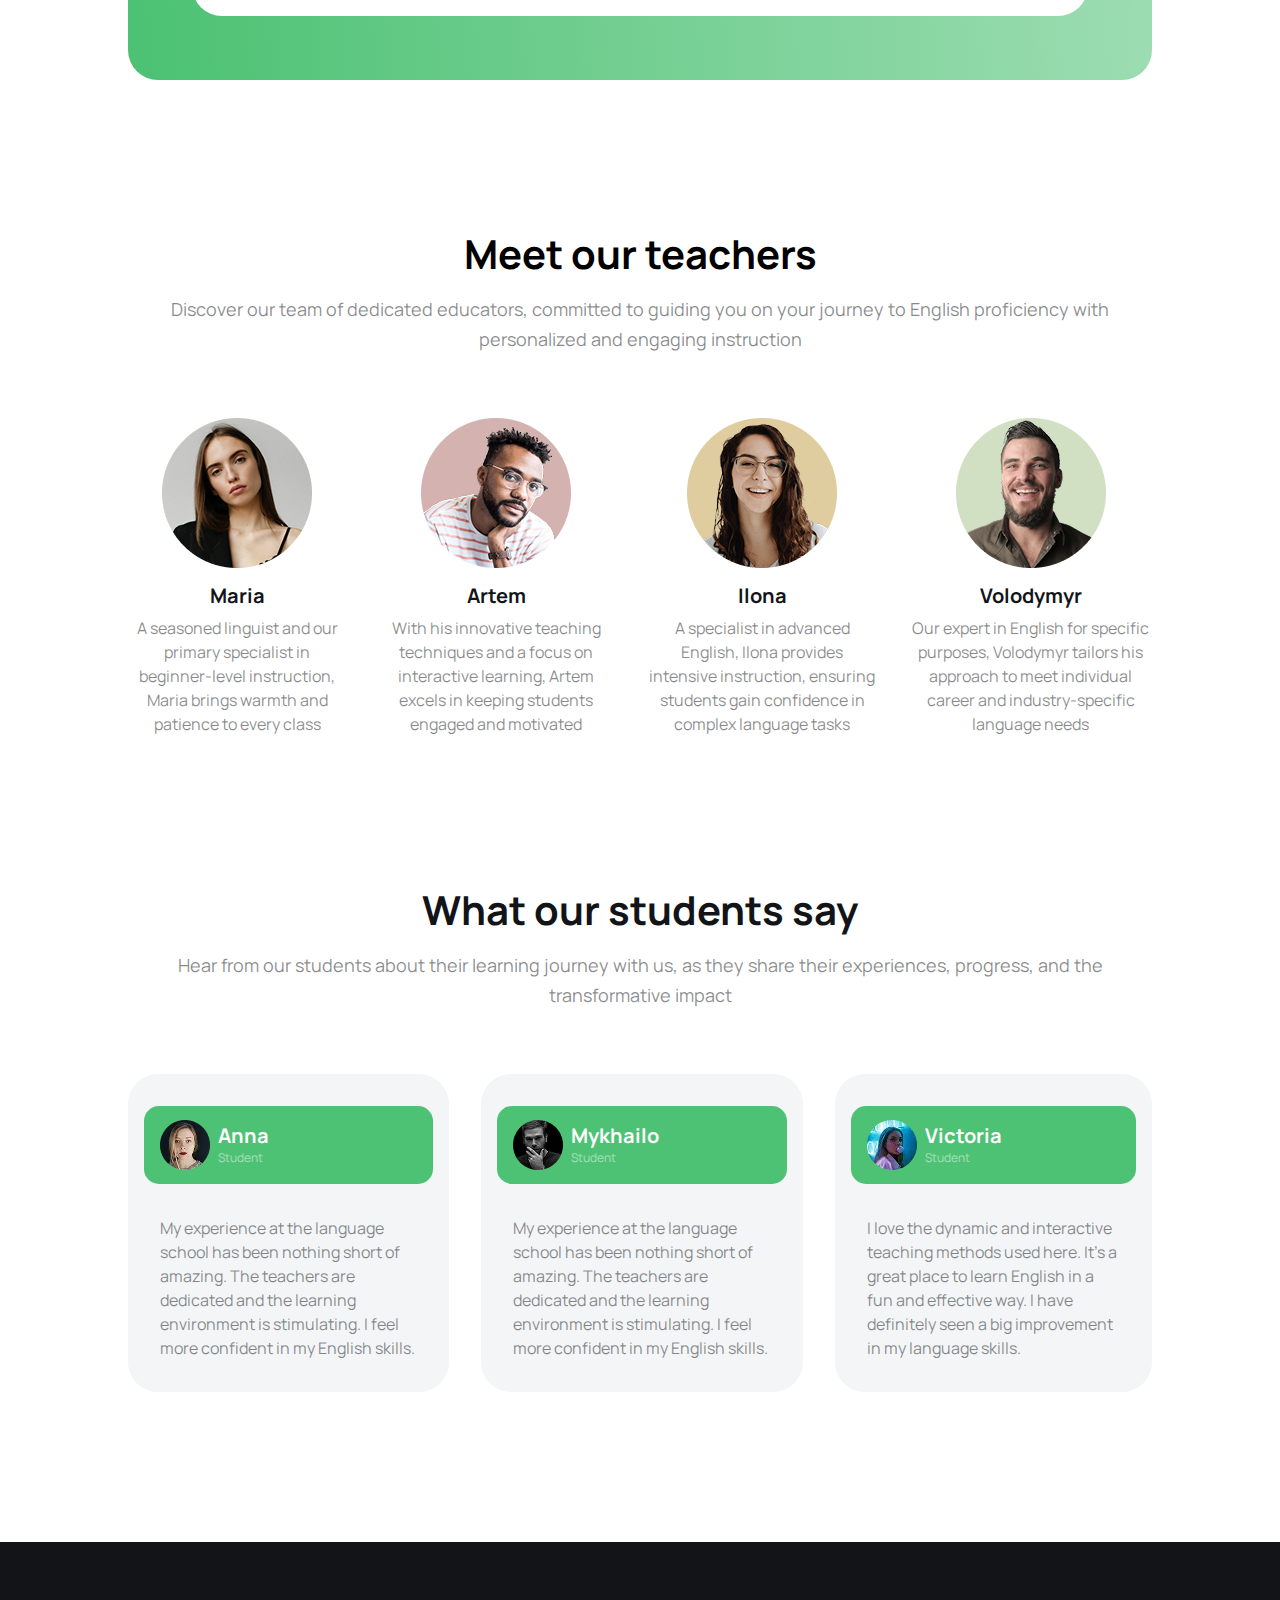
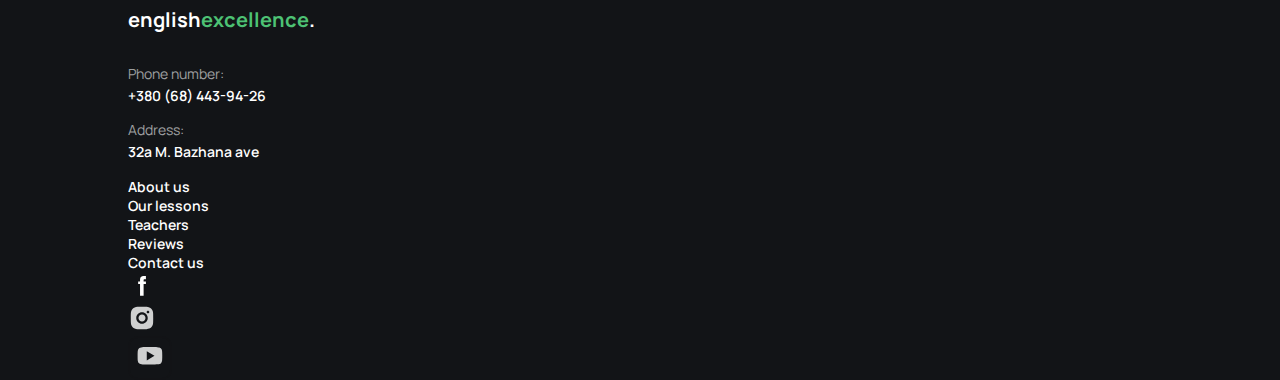
==== commit 4556432c: "add footer social icons" ====
--- a/index.html
+++ b/index.html
@@ -147,250 +147,223 @@
       </section>
 
       <!-- leesons -->
-      <section class="lessons"></section>
-      <div class="container">
-        <h2 class="lessons-title">Our lessons</h2>
-        <p class="lessons-subtitle">
-          Our lessons are carefully structured and interactive, designed to promote rapid language
-          acquisition through practical tasks and real-world scenarios
-        </p>
-
-        <ul class="lessons-list">
-          <li class="lessons-list-item">
-            <h3 class="item-title">Practice</h3>
-            <p class="item-price">40$ / month</p>
-            <p class="item-text">
-              This plan offers an opportunity for learners to engage in collaborative language
-              exercises and group activities, boosting their conversational skills and confidence in
-              using English.
-            </p>
-            <button class="item-buttons">Leave an application</button>
-          </li>
-          <li class="lessons-list-item green-card">
-            <h3 class="item-title white-color" >Standard</h3>
-            <p class="item-price white-color">70$ / month</p>
-            <p class="item-text white-color">
-              Our standard package provides a balanced learning approach that covers all key areas
-              of English language - reading, writing, listening, and speaking. It is a set of basic
-              knowledge and skills.
-            </p>
-            <button class="item-buttons white-border">Leave an application</button>
-          </li>
-
-          <li class="lessons-list-item">
-            <h3 class="item-title">Individual</h3>
-            <p class="item-price">99$ / month</p>
-            <p class="item-text">
-              We offer a tailored learning experience with individualized instruction that focuses
-              on a learner's specific language goals and challenges, offering personal feedback.
-            </p>
-            <button class="item-buttons">Leave an application</button>
-          </li>
-        </ul>
-      </div>
-    </section>
-    <!-- package -->
-
-
-    <section class="package">
-      <div class="container">
-        <div class="package-wrap">
-          
-          <h2 class="package-title">Master the  <span class="package-text-span">Language</span> with Our English Package!</h2>
-          <div class="package-second-wrap">
-          <div class="package-info">
-
-            <h3 class="package-info-title">Power of English</h3>
-            <ul class="package-list">
-              <li class="package-list-item">
-
-
-                
-                <img class="package-svg" src="./images/done-svg.svg" alt="done">
-                <p class="package-text">Dive into captivating lessons designed 
-                  to stimulate your curiosity.</p>
-              </li>
-              
-              <li  class="package-list-item"> 
-                <img  class="package-svg" src="./images/done-svg.svg" alt="done">
-
-                <p class="package-text">Learn in a nurturing setting 
-                  where every student's progress matters.</p>
-
-              </li>
-
-              <li class="package-list-item"> 
-                <img  class="package-svg" src="./images/done-svg.svg" alt="done">
-                <p class="package-text">Experience the satisfaction of real progress 
-                  as your language skills and confidence grow with every session.</p>
-                  
-              </li>
-              
-            </ul>
-            
-            <button class="package-button">Leave an application</button>
-
-          
+      <section class="lessons">
+        <div class="container">
+          <h2 class="lessons-title">Our lessons</h2>
+          <p class="lessons-subtitle">
+            Our lessons are carefully structured and interactive, designed to promote rapid language
+            acquisition through practical tasks and real-world scenarios
+          </p>
+
+          <ul class="lessons-list">
+            <li class="lessons-list-item">
+              <h3 class="item-title">Practice</h3>
+              <p class="item-price">40$ / month</p>
+              <p class="item-text">
+                This plan offers an opportunity for learners to engage in collaborative language
+                exercises and group activities, boosting their conversational skills and confidence
+                in using English.
+              </p>
+              <button class="item-buttons">Leave an application</button>
+            </li>
+            <li class="lessons-list-item green-card">
+              <h3 class="item-title white-color">Standard</h3>
+              <p class="item-price white-color">70$ / month</p>
+              <p class="item-text white-color">
+                Our standard package provides a balanced learning approach that covers all key areas
+                of English language - reading, writing, listening, and speaking. It is a set of
+                basic knowledge and skills.
+              </p>
+              <button class="item-buttons white-border">Leave an application</button>
+            </li>
+
+            <li class="lessons-list-item">
+              <h3 class="item-title">Individual</h3>
+              <p class="item-price">99$ / month</p>
+              <p class="item-text">
+                We offer a tailored learning experience with individualized instruction that focuses
+                on a learner's specific language goals and challenges, offering personal feedback.
+              </p>
+              <button class="item-buttons">Leave an application</button>
+            </li>
+          </ul>
+        </div>
+      </section>
+      <!-- package -->
+
+      <section class="package">
+        <div class="container">
+          <div class="package-wrap">
+            <h2 class="package-title">
+              Master the <span class="package-text-span">Language</span> with Our English Package!
+            </h2>
+            <div class="package-second-wrap">
+              <div class="package-info">
+                <h3 class="package-info-title">Power of English</h3>
+                <ul class="package-list">
+                  <li class="package-list-item">
+                    <img class="package-svg" src="./images/done-svg.svg" alt="done" />
+                    <p class="package-text">
+                      Dive into captivating lessons designed to stimulate your curiosity.
+                    </p>
+                  </li>
+
+                  <li class="package-list-item">
+                    <img class="package-svg" src="./images/done-svg.svg" alt="done" />
+
+                    <p class="package-text">
+                      Learn in a nurturing setting where every student's progress matters.
+                    </p>
+                  </li>
+
+                  <li class="package-list-item">
+                    <img class="package-svg" src="./images/done-svg.svg" alt="done" />
+                    <p class="package-text">
+                      Experience the satisfaction of real progress as your language skills and
+                      confidence grow with every session.
+                    </p>
+                  </li>
+                </ul>
+
+                <button class="package-button">Leave an application</button>
+              </div>
+
+              <img class="package-books" src="./images/package-books.jpg" alt="books" />
+            </div>
           </div>
-
-          <img class="package-books" src="./images/package-books.jpg" alt="books">
-        </div>
-
-        </div>
-        
-      </div>
-    </section>
-
-    <!-- Teachers -->
-
-    <section class="teachers-section">
-      <div class="container">
-        <h2 class="teachers-title">Meet our teachers</h2>
-        <p class="teachers-subtitle">Discover our team 
-          of dedicated educators, committed to guiding you on your
-           journey to English proficiency with personalized and engaging instruction</p>
-
-
-
-           <ul class="teachers-list">
+        </div>
+      </section>
+
+      <!-- Teachers -->
+
+      <section class="teachers-section">
+        <div class="container">
+          <h2 class="teachers-title">Meet our teachers</h2>
+          <p class="teachers-subtitle">
+            Discover our team of dedicated educators, committed to guiding you on your journey to
+            English proficiency with personalized and engaging instruction
+          </p>
+
+          <ul class="teachers-list">
             <li class="teachers-list-item">
-             
-
-              <img class="teachers-photo" src="./images/teacher_Maria.png" alt="Maria">
+              <img class="teachers-photo" src="./images/teacher_Maria.png" alt="Maria" />
 
               <p class="teachers-name">Maria</p>
 
-              <p class="teachers-list-text">A seasoned linguist and our primary specialist 
-                in beginner-level instruction, Maria brings warmth and patience to every class</p>
-              </li>
+              <p class="teachers-list-text">
+                A seasoned linguist and our primary specialist in beginner-level instruction, Maria
+                brings warmth and patience to every class
+              </p>
+            </li>
             <li class="teachers-list-item">
-
-             
-              <img  class="teachers-photo" src="./images/teacher_Artem.png" alt="Artem">
+              <img class="teachers-photo" src="./images/teacher_Artem.png" alt="Artem" />
               <p class="teachers-name">Artem</p>
-             
-              <p class="teachers-list-text">With his innovative teaching techniques and a focus on interactive learning, 
-                Artem excels in keeping students engaged and motivated</p>
-
+
+              <p class="teachers-list-text">
+                With his innovative teaching techniques and a focus on interactive learning, Artem
+                excels in keeping students engaged and motivated
+              </p>
             </li>
 
             <li class="teachers-list-item">
-             
-              <img  class="teachers-photo" src="./images/teacher_Ilona.png" alt="Ilona">
+              <img class="teachers-photo" src="./images/teacher_Ilona.png" alt="Ilona" />
               <p class="teachers-name">Ilona</p>
-              <p class="teachers-list-text">A specialist in advanced English, Ilona provides intensive instruction,
-                 ensuring students gain confidence in complex language tasks</p>
+              <p class="teachers-list-text">
+                A specialist in advanced English, Ilona provides intensive instruction, ensuring
+                students gain confidence in complex language tasks
+              </p>
             </li>
 
             <li class="teachers-list-item">
-              
-              <img  class="teachers-photo" src="./images/teacher_Vova.png" alt="Vova">
+              <img class="teachers-photo" src="./images/teacher_Vova.png" alt="Vova" />
               <p class="teachers-name">Volodymyr</p>
-              <p class="teachers-list-text">Our expert in English for specific purposes, 
-                Volodymyr tailors his approach to meet individual career and industry-specific language needs</p>
-            </li>
-           </ul>
-
-      </div>
-    </section>
-
-    <!-- comments -->
-     <section class="comments">
-      <div class="container">
-        <h2 class="comments-title">What our students say</h2>
-        <p class="comments-subtitle">Hear from our students about their learning journey with us,
-           as they share their experiences, progress, and the transformative impact </p>
-
-
-
-           <ul class="comments-list">
+              <p class="teachers-list-text">
+                Our expert in English for specific purposes, Volodymyr tailors his approach to meet
+                individual career and industry-specific language needs
+              </p>
+            </li>
+          </ul>
+        </div>
+      </section>
+
+      <!-- comments -->
+      <section class="comments">
+        <div class="container">
+          <h2 class="comments-title">What our students say</h2>
+          <p class="comments-subtitle">
+            Hear from our students about their learning journey with us, as they share their
+            experiences, progress, and the transformative impact
+          </p>
+
+          <ul class="comments-list">
             <li class="comment-list-item">
               <div class="students">
-                <img class="students-photo" src="./images/anna-student.webp" alt="Anna">
+                <img class="students-photo" src="./images/anna-student.webp" alt="Anna" />
                 <div class="students-wrap">
-                <p class="students-name">Anna</p>
-                <p class="comment-cathegory">Student</p>
+                  <p class="students-name">Anna</p>
+                  <p class="comment-cathegory">Student</p>
                 </div>
-                
-              
               </div>
-              
-              <p class="comment">My experience at the language school has been nothing short of amazing. 
-                The teachers are dedicated and the learning environment is stimulating.
-                 I feel more confident in my English skills.</p>
-             
-             
-       </li>
-
-
-       <li class="comment-list-item">
-        <div class="students">
-          <img class="students-photo" src="./images/misha-student.webp" alt="Misha">
-          <div class="students-wrap">
-          <p class="students-name">Mykhailo</p>
-          <p class="comment-cathegory">Student</p>
-          
-        
-        </div>
-        </div>
-        <p class="comment">My experience at the language school has been nothing short of amazing.
-          The teachers are dedicated and the learning environment is stimulating.
-           I feel more confident in my English skills.</p>
-       
-       
-       
- </li>
-
-
- <li class="comment-list-item">
-  <div class="students">
-    <img class="students-photo" src="./images/vika-student.webp" alt="Victoria">
-    <div class="students-wrap">
-    <p class="students-name">Victoria</p>
-    <p class="comment-cathegory">Student</p>
-    </div>
-    
-  
-  </div>
-  
-  <p class="comment">I love the dynamic and interactive teaching methods used here. 
-    It's a great place to learn English in a fun and effective way.
-     I have definitely seen a big improvement in my language skills.</p>
- 
- 
-</li>
-       
-       
-
-           </ul>
-      </div>
-     </section>
-
-
+
+              <p class="comment">
+                My experience at the language school has been nothing short of amazing. The teachers
+                are dedicated and the learning environment is stimulating. I feel more confident in
+                my English skills.
+              </p>
+            </li>
+
+            <li class="comment-list-item">
+              <div class="students">
+                <img class="students-photo" src="./images/misha-student.webp" alt="Misha" />
+                <div class="students-wrap">
+                  <p class="students-name">Mykhailo</p>
+                  <p class="comment-cathegory">Student</p>
+                </div>
+              </div>
+              <p class="comment">
+                My experience at the language school has been nothing short of amazing. The teachers
+                are dedicated and the learning environment is stimulating. I feel more confident in
+                my English skills.
+              </p>
+            </li>
+
+            <li class="comment-list-item">
+              <div class="students">
+                <img class="students-photo" src="./images/vika-student.webp" alt="Victoria" />
+                <div class="students-wrap">
+                  <p class="students-name">Victoria</p>
+                  <p class="comment-cathegory">Student</p>
+                </div>
+              </div>
+
+              <p class="comment">
+                I love the dynamic and interactive teaching methods used here. It's a great place to
+                learn English in a fun and effective way. I have definitely seen a big improvement
+                in my language skills.
+              </p>
+            </li>
+          </ul>
+        </div>
+      </section>
     </main>
 
     <footer class="footer">
       <div class="container">
         <div class="first-div">
-           <p class="footer-logo-text">english<span class="footer-logo-span">excellence</span>.</p>
-
-
-           <ul class="footer-contacts-list">
+          <p class="footer-logo-text">english<span class="footer-logo-span">excellence</span>.</p>
+
+          <ul class="footer-contacts-list">
             <li class="footer-contacts-item">
               <p class="footer-contacts-description">Phone number:</p>
               <p class="footer-contact">+380 (68) 443-94-26</p>
             </li>
 
-
             <li class="footer-contacts-item">
               <p class="footer-contacts-description">Address:</p>
               <p class="footer-contact">32a M. Bazhana ave</p>
             </li>
-
-           
-           </ul>
-          
-          </div>
+          </ul>
+        </div>
         <div class="second-div">
           <ul class="nav-list">
             <li class="nav-item">
@@ -412,24 +385,68 @@
         </div>
         <div class="third-div">
           <ul class="nav-socials-list">
-            <li class="nav-socials-list-item"><button class="footer-socials-button">   <svg
-              width="28"
-              height="28"
-              viewBox="0 0 28 28"
-              fill="currentColor"
-              xmlns="http://www.w3.org/2000/svg"
-            >
-              <path
-                d="M17.08 4.06014C17.29 4.06014 17.5 4.06014 17.92 4.06014V7.21014C17.71 7.21014 17.29 7.21014 16.87 7.21014C16.45 7.21014 16.03 7.21014 15.82 7.42014C15.61 7.63014 15.61 7.84014 15.61 8.33014C15.61 8.75014 15.61 9.03014 15.61 9.45014H17.92V12.1101H15.61V23.6601H12.04V12.0401H10.15V9.38014H12.04V8.47014C12.04 6.93014 12.25 5.81014 12.67 5.32014C13.3 4.41014 14.56 3.99014 16.45 3.99014C16.66 4.06014 16.87 4.06014 17.08 4.06014Z"
+            <li class="nav-socials-list-item">
+              <button class="footer-socials-button">
+                <svg
+                  width="28"
+                  height="28"
+                  viewBox="0 0 28 28"
+                  fill="currentColor"
+                  xmlns="http://www.w3.org/2000/svg"
+                >
+                  <path
+                    d="M17.08 4.06014C17.29 4.06014 17.5 4.06014 17.92 4.06014V7.21014C17.71 7.21014 17.29 7.21014 16.87 7.21014C16.45 7.21014 16.03 7.21014 15.82 7.42014C15.61 7.63014 15.61 7.84014 15.61 8.33014C15.61 8.75014 15.61 9.03014 15.61 9.45014H17.92V12.1101H15.61V23.6601H12.04V12.0401H10.15V9.38014H12.04V8.47014C12.04 6.93014 12.25 5.81014 12.67 5.32014C13.3 4.41014 14.56 3.99014 16.45 3.99014C16.66 4.06014 16.87 4.06014 17.08 4.06014Z"
+                    fill="currentColor"
+                  />
+                </svg>
+              </button>
+            </li>
+            <li class="nav-socials-list-item">
+              <button class="footer-socials-button">
+                <svg
+                width="28"
+                height="28"
+                viewBox="0 0 28 28"
                 fill="currentColor"
-              />
-            </svg>
-          </button></li>
-            <li class="nav-socials-list-item"><button class="footer-socials-button"><img src="./images/instagram.svg" alt="instagram-icon"></button></li>
-            <li class="nav-socials-list-item"><button class="footer-socials-button"><img src="./images/youtube.svg" alt="youtube-icon"></button></li>
+                xmlns="http://www.w3.org/2000/svg"
+              >
+                <g opacity="0.8">
+                  <path
+                    d="M25.1279 9.41145C25.1142 8.47139 24.9401 7.53878 24.6067 6.65957C24.0233 5.15821 22.8354 3.97103 21.3315 3.38985C20.4621 3.06325 19.5428 2.88816 18.6124 2.86829C17.4158 2.81489 17.0364 2.79999 13.9988 2.79999C10.9612 2.79999 10.5719 2.79999 9.38397 2.86829C8.45478 2.88816 7.53554 3.06325 6.66606 3.38985C5.1622 3.97103 3.97304 5.15821 3.3909 6.65957C3.06375 7.52761 2.88712 8.44532 2.86971 9.37296C2.81622 10.5688 2.80005 10.9476 2.80005 13.9801C2.80005 17.0127 2.80005 17.4001 2.86971 18.5873C2.88837 19.5162 3.06375 20.4326 3.3909 21.3032C3.97428 22.8033 5.1622 23.9905 6.66731 24.5716C7.53306 24.9094 8.45229 25.1006 9.38521 25.1304C10.5831 25.1838 10.9625 25.2 14.0001 25.2C17.0376 25.2 17.427 25.2 18.6149 25.1304C19.5441 25.1118 20.4633 24.9367 21.334 24.6101C22.8379 24.0277 24.0258 22.8405 24.6092 21.3404C24.9363 20.4711 25.1117 19.5547 25.1304 18.6245C25.1839 17.4299 25.2001 17.0511 25.2001 14.0174C25.1976 10.9848 25.1976 10.5999 25.1279 9.41145ZM13.9913 19.7149C10.8144 19.7149 8.24083 17.1455 8.24083 13.9739C8.24083 10.8023 10.8144 8.23296 13.9913 8.23296C17.1658 8.23296 19.7419 10.8023 19.7419 13.9739C19.7419 17.1455 17.1658 19.7149 13.9913 19.7149ZM19.9707 9.3593C19.2281 9.3593 18.6298 8.76074 18.6298 8.02061C18.6298 7.28049 19.2281 6.68193 19.9707 6.68193C20.7108 6.68193 21.3104 7.28049 21.3104 8.02061C21.3104 8.76074 20.7108 9.3593 19.9707 9.3593Z"
+                    fill="currentColor"
+                  />
+                  <path
+                    d="M13.9931 17.479C15.9281 17.479 17.4966 15.9104 17.4966 13.9755C17.4966 12.0406 15.9281 10.472 13.9931 10.472C12.0582 10.472 10.4896 12.0406 10.4896 13.9755C10.4896 15.9104 12.0582 17.479 13.9931 17.479Z"
+                    fill="currentColor"
+                  />
+                </g>
+              </svg>
+               
+              </button>
+            </li>
             
-
-           
+            <li class="socials-item">
+              <button class="footer-socials-button">
+              <svg
+                width="28"
+                height="28"
+                viewBox="0 0 28 28"
+                fill="currentColor"
+                xmlns="http://www.w3.org/2000/svg"
+              >
+                <g opacity="0.8">
+                  <path
+                    fill-rule="evenodd"
+                    clip-rule="evenodd"
+                    d="M21.21 5.24986C20.02 5.17986 17.57 5.10986 13.86 5.10986H13.37C9.79998 5.10986 7.42001 5.17986 6.23001 5.31986C4.62001 5.45986 3.49998 5.87986 2.86998 6.43986C2.30998 6.92986 1.88999 7.83986 1.74999 9.02986C1.67999 9.79986 1.60999 11.4099 1.60999 13.8599V14.2099C1.60999 16.5199 1.67998 18.1299 1.81998 18.8999C2.02998 20.0199 2.38001 20.8599 3.08001 21.3499C3.78001 21.9099 4.96999 22.2599 6.64999 22.3999C7.83999 22.4699 10.29 22.5399 14 22.5399H14.49C18.06 22.5399 20.44 22.4699 21.63 22.3299C23.24 22.1899 24.36 21.7699 24.99 21.2099C25.55 20.7199 25.97 19.8099 26.11 18.6199C26.18 17.8499 26.25 16.2399 26.25 13.7899V13.4399C26.25 11.1299 26.18 9.51986 26.04 8.74986C25.83 7.62986 25.48 6.78986 24.78 6.29986C24.08 5.73986 22.89 5.38986 21.21 5.24986ZM18.48 13.8599L10.78 18.4799V9.23986L18.48 13.8599Z"
+                    fill="currentColor"
+                  />
+                </g>
+              </svg>
+            </button >
+                
+       
+            </li>
           </ul>
         </div>
       </div>
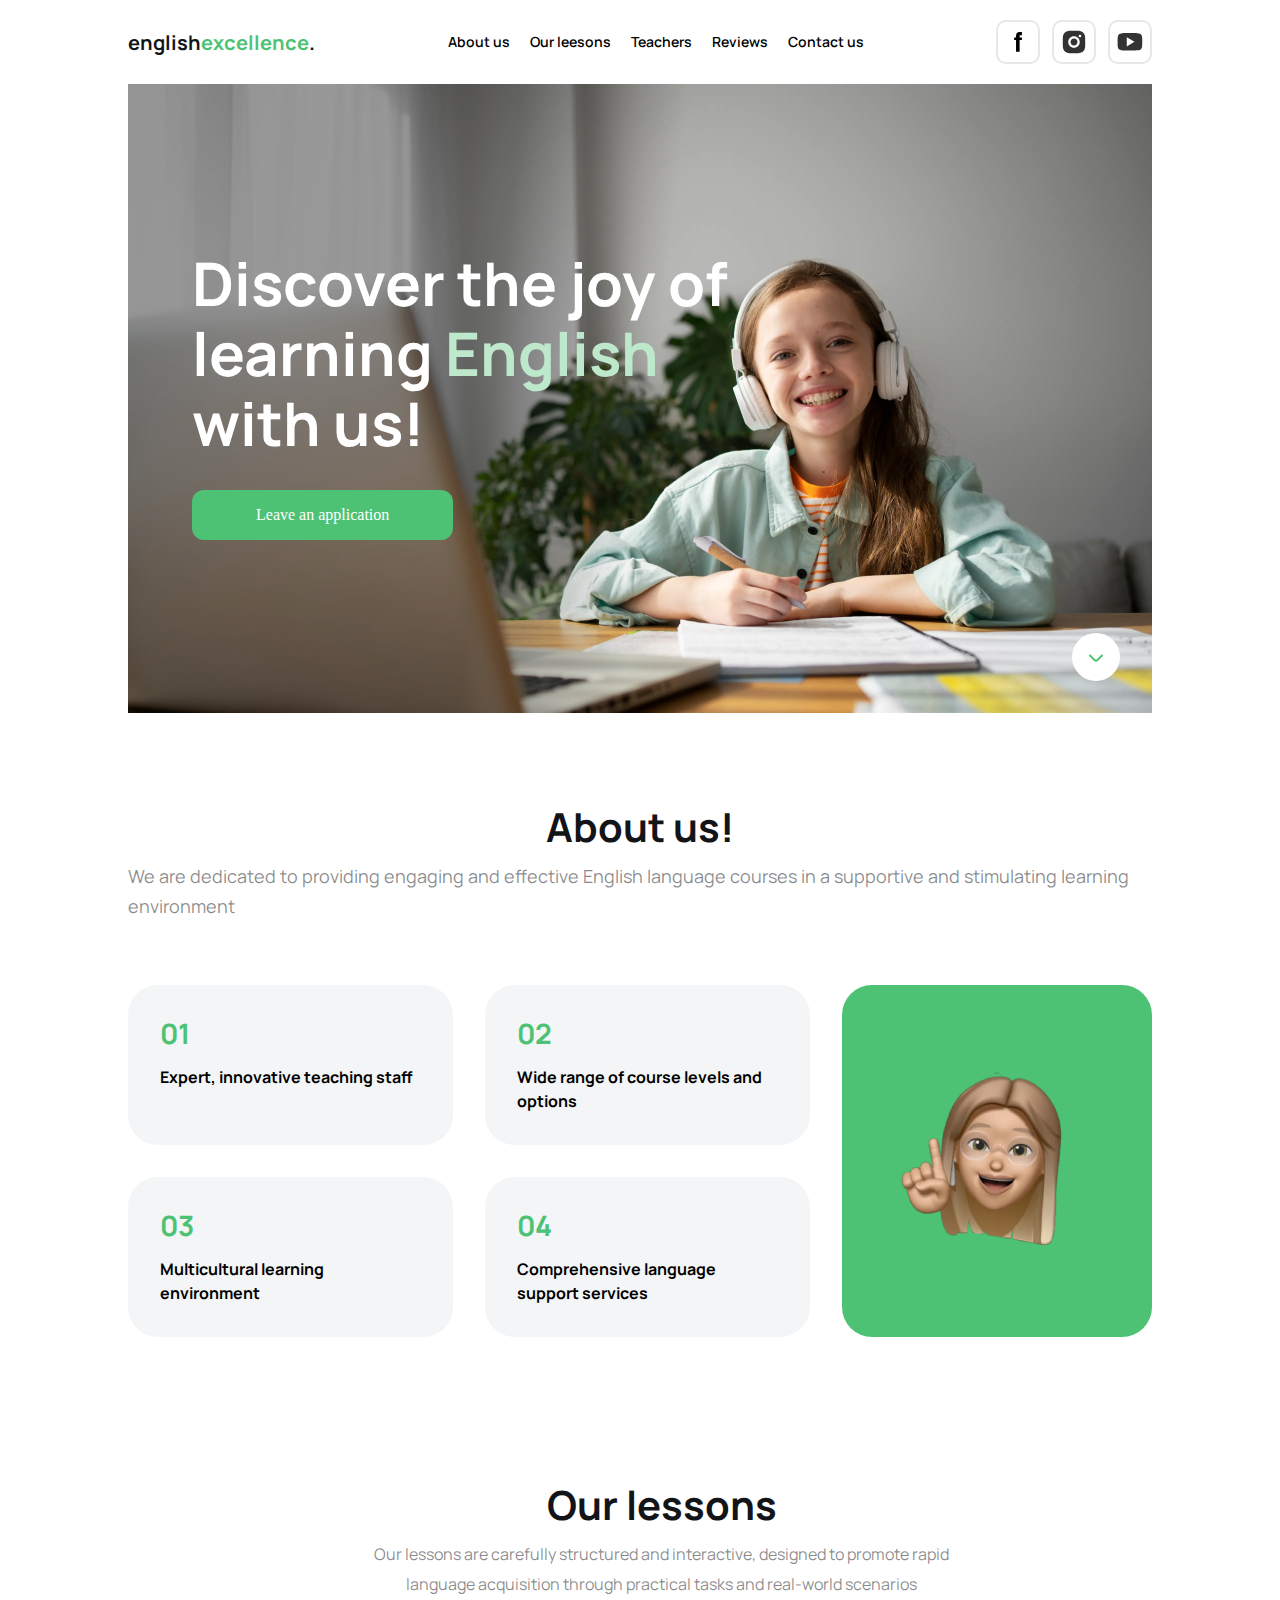
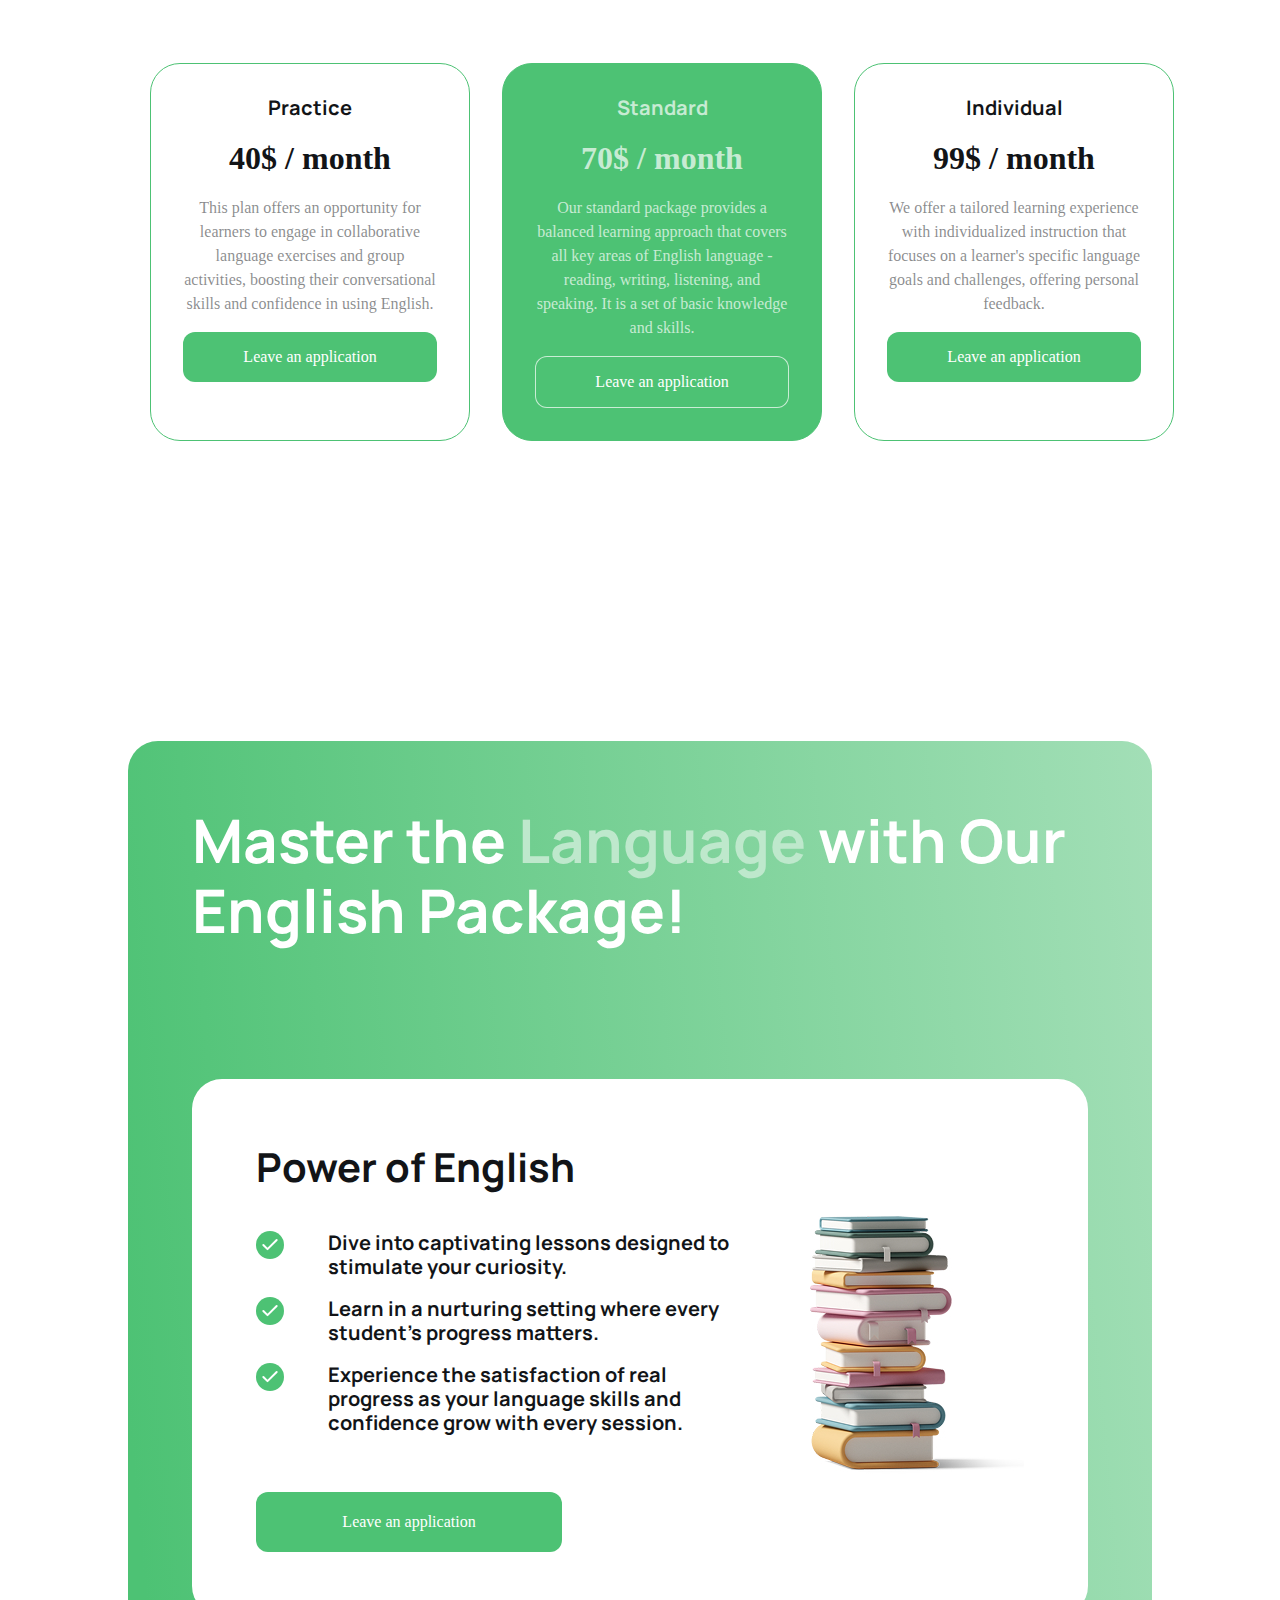
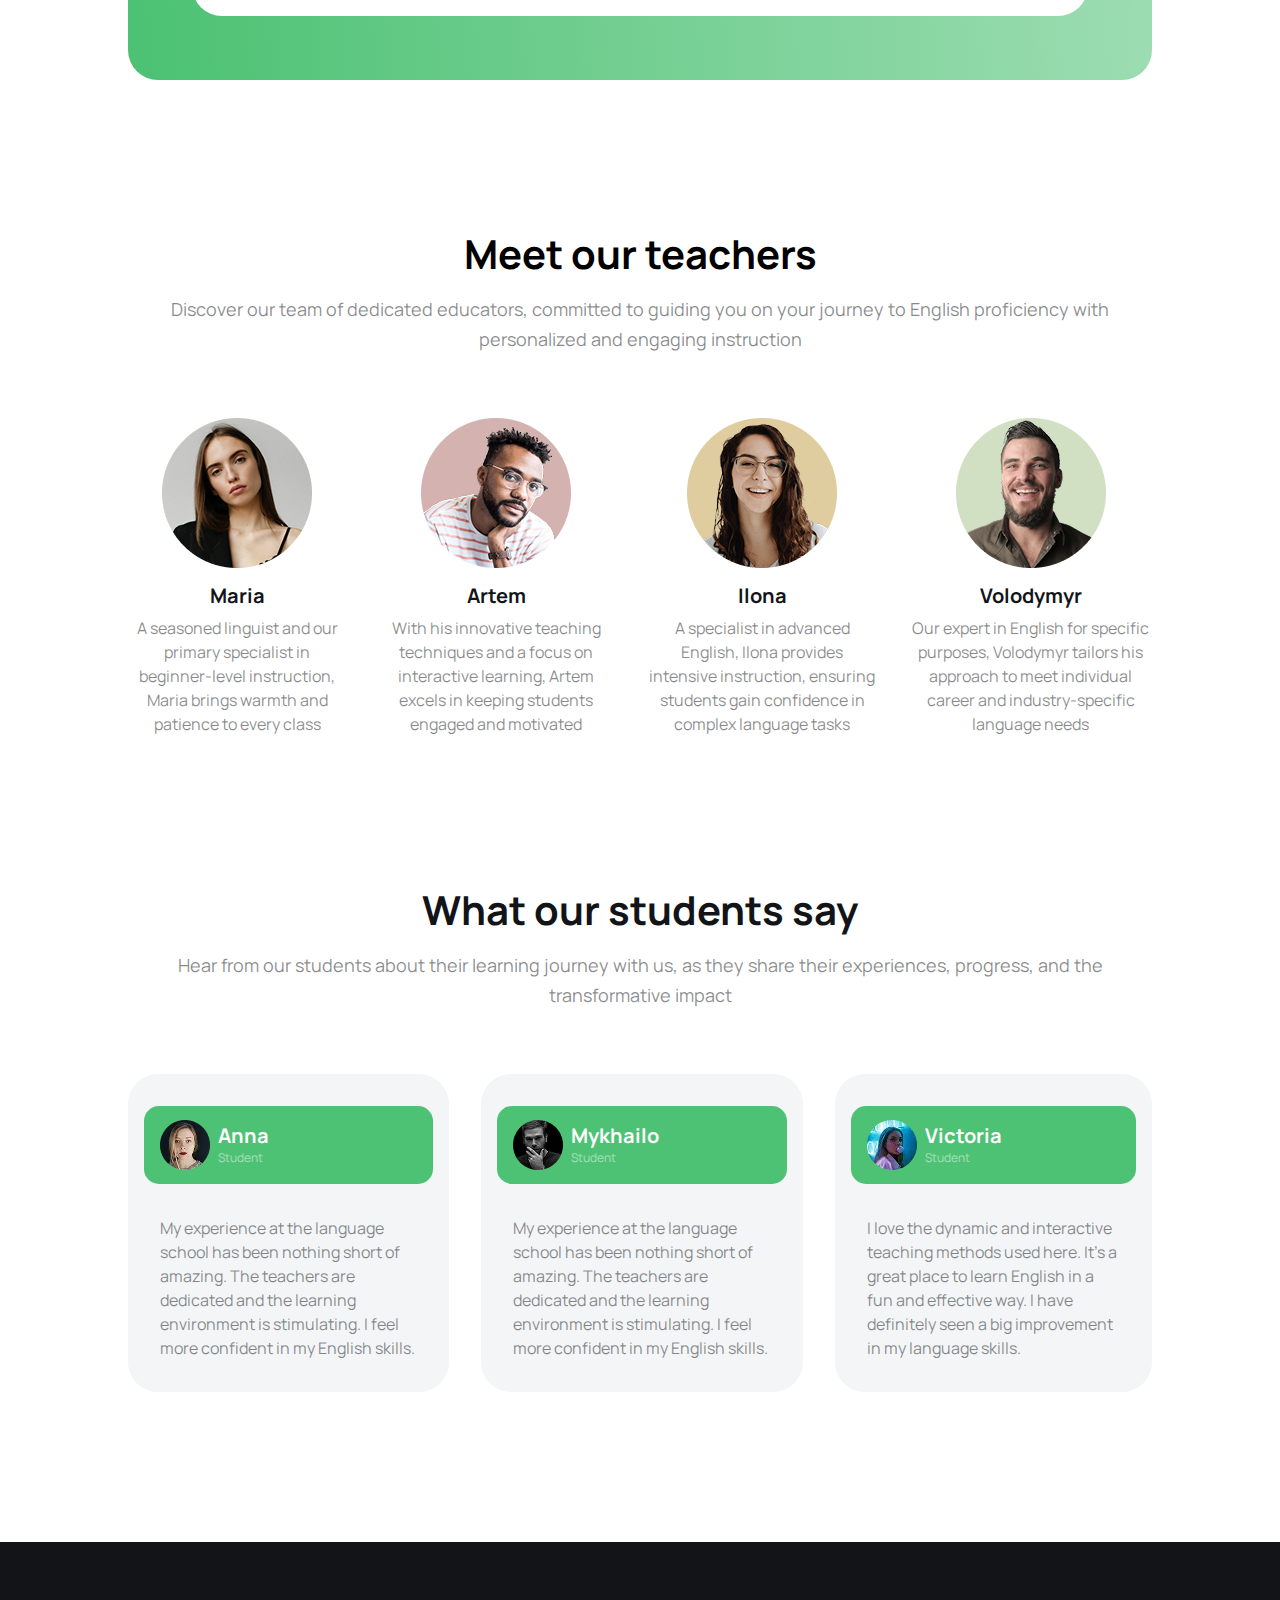
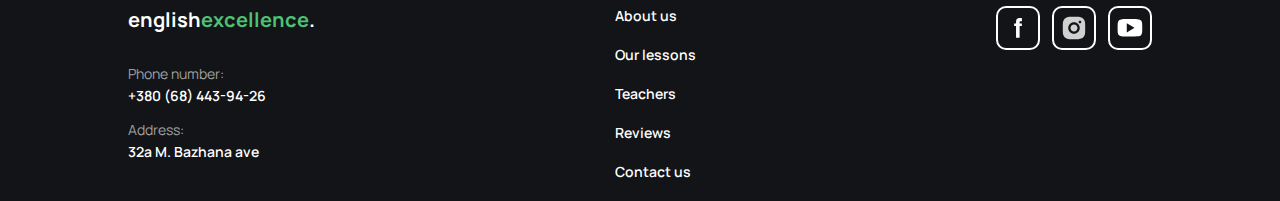
==== commit d519456b: "addfooter" ====
--- a/index.html
+++ b/index.html
@@ -1,6 +1,7 @@
 <!DOCTYPE html>
 <html lang="en">
   <head>
+    <link rel="shortcut icon" href="#" type="image/x-icon">
     <meta charset="UTF-8" />
     <meta name="viewport" content="width=device-width, initial-scale=1.0" />
     <title>EnglishExcellence</title>
@@ -348,7 +349,7 @@
     </main>
 
     <footer class="footer">
-      <div class="container">
+      <div class="container footer-flex">
         <div class="first-div">
           <p class="footer-logo-text">english<span class="footer-logo-span">excellence</span>.</p>
 
@@ -425,7 +426,7 @@
               </button>
             </li>
             
-            <li class="socials-item">
+            <li class="nav-socials-list-item">
               <button class="footer-socials-button">
               <svg
                 width="28"
@@ -434,7 +435,13 @@
                 fill="currentColor"
                 xmlns="http://www.w3.org/2000/svg"
               >
-                <g opacity="0.8">
+                <g op
+                
+                
+                
+                
+                
+                acity="0.8">
                   <path
                     fill-rule="evenodd"
                     clip-rule="evenodd"
--- a/index.css
+++ b/index.css
@@ -779,6 +779,7 @@
     font-weight: 600;
     font-size: 14px;
     color: white;
+   
 
 
   }
@@ -786,10 +787,52 @@
   .footer-socials-button{
     background-color: transparent;
     color: white;
-  }
-
-
-
+             
+    width: 44px;
+    height: 44px;
+    border: 2px solid  white;
+    border-radius: 10px;
+    display: flex;
+
+    align-items: center;
+    justify-content: center;
+
+    }
+  
+
+
+  
+  .nav-socials-list-item{
+   
+  
+    
+  
+  }
+
+
+  .nav-socials-list{
+    display: flex;
+    gap: 12px;
+  }
+
+
+
+
+  .footer-flex{
+    display: flex;
+    justify-content: space-between;
+
+  }
+
+
+  .nav-item{
+    margin-bottom: 20px;
+  }
+
+
+  
+  
+  
 
 
 
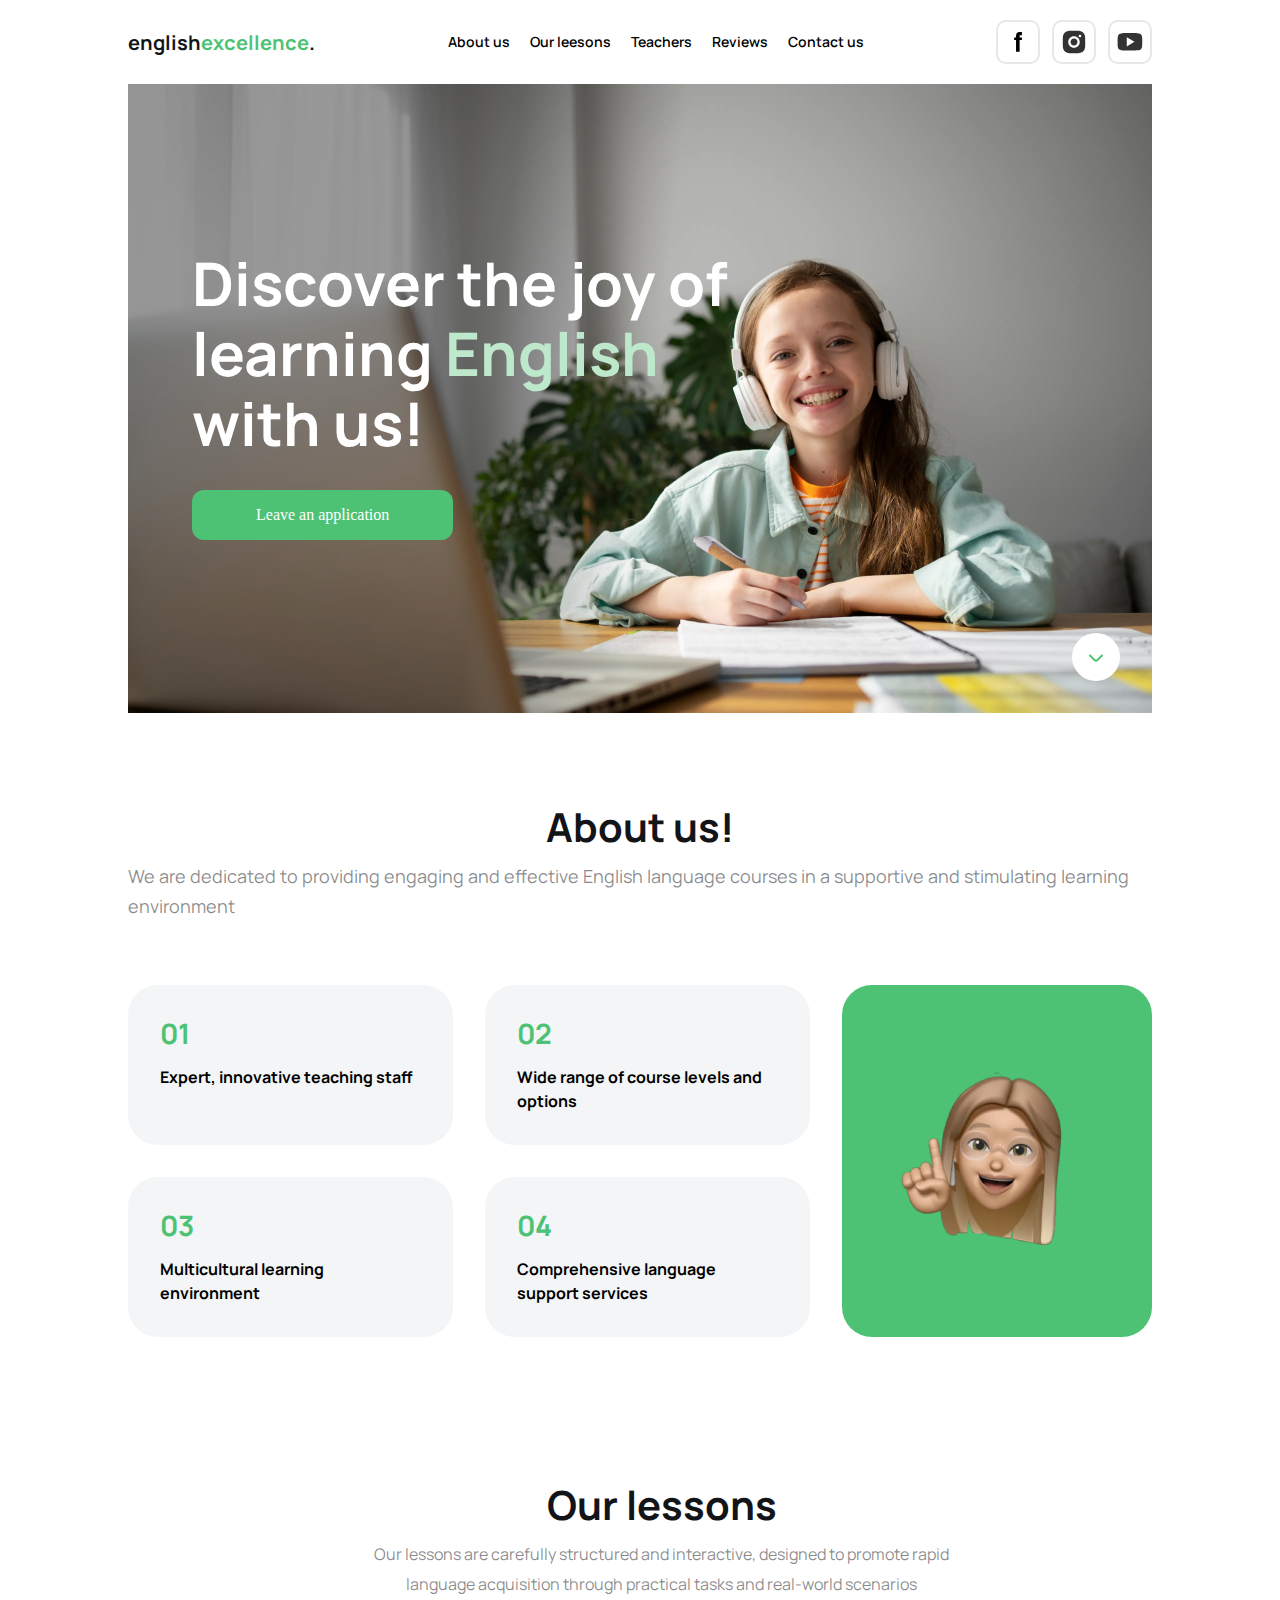
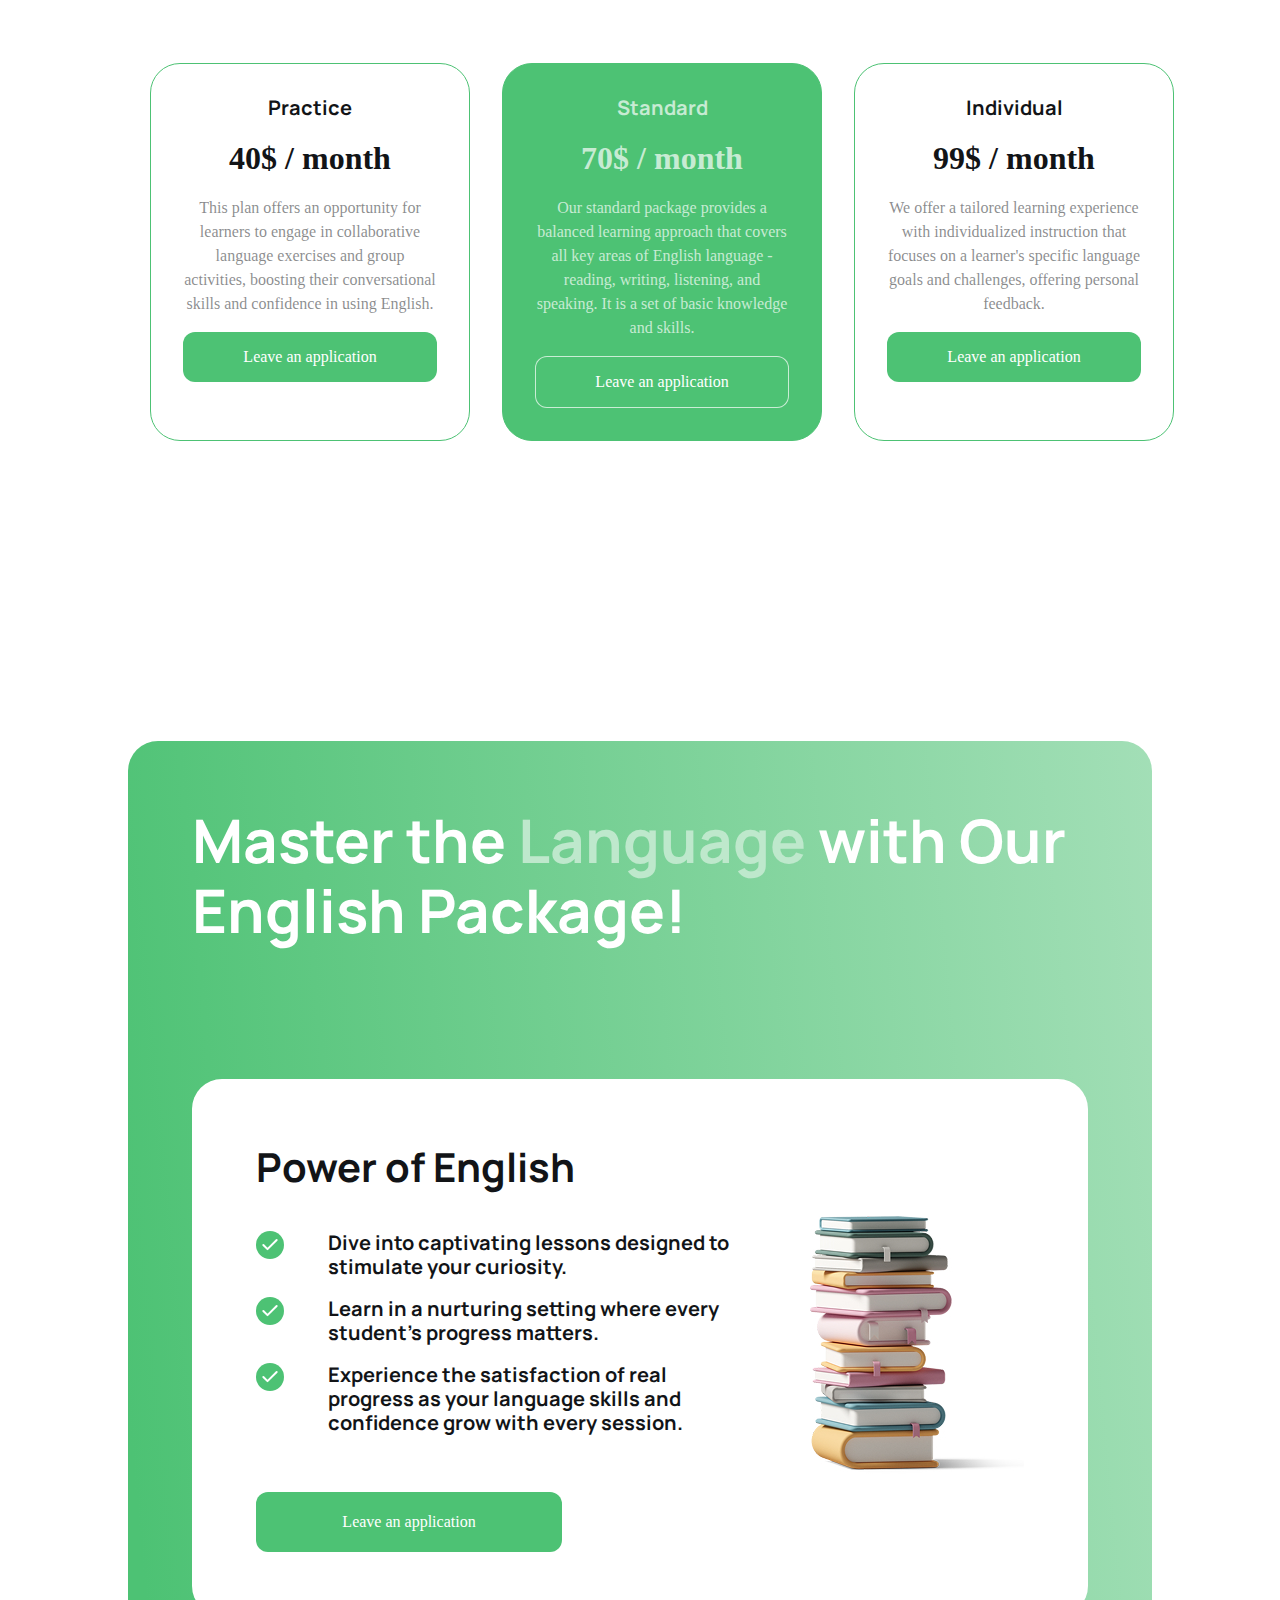
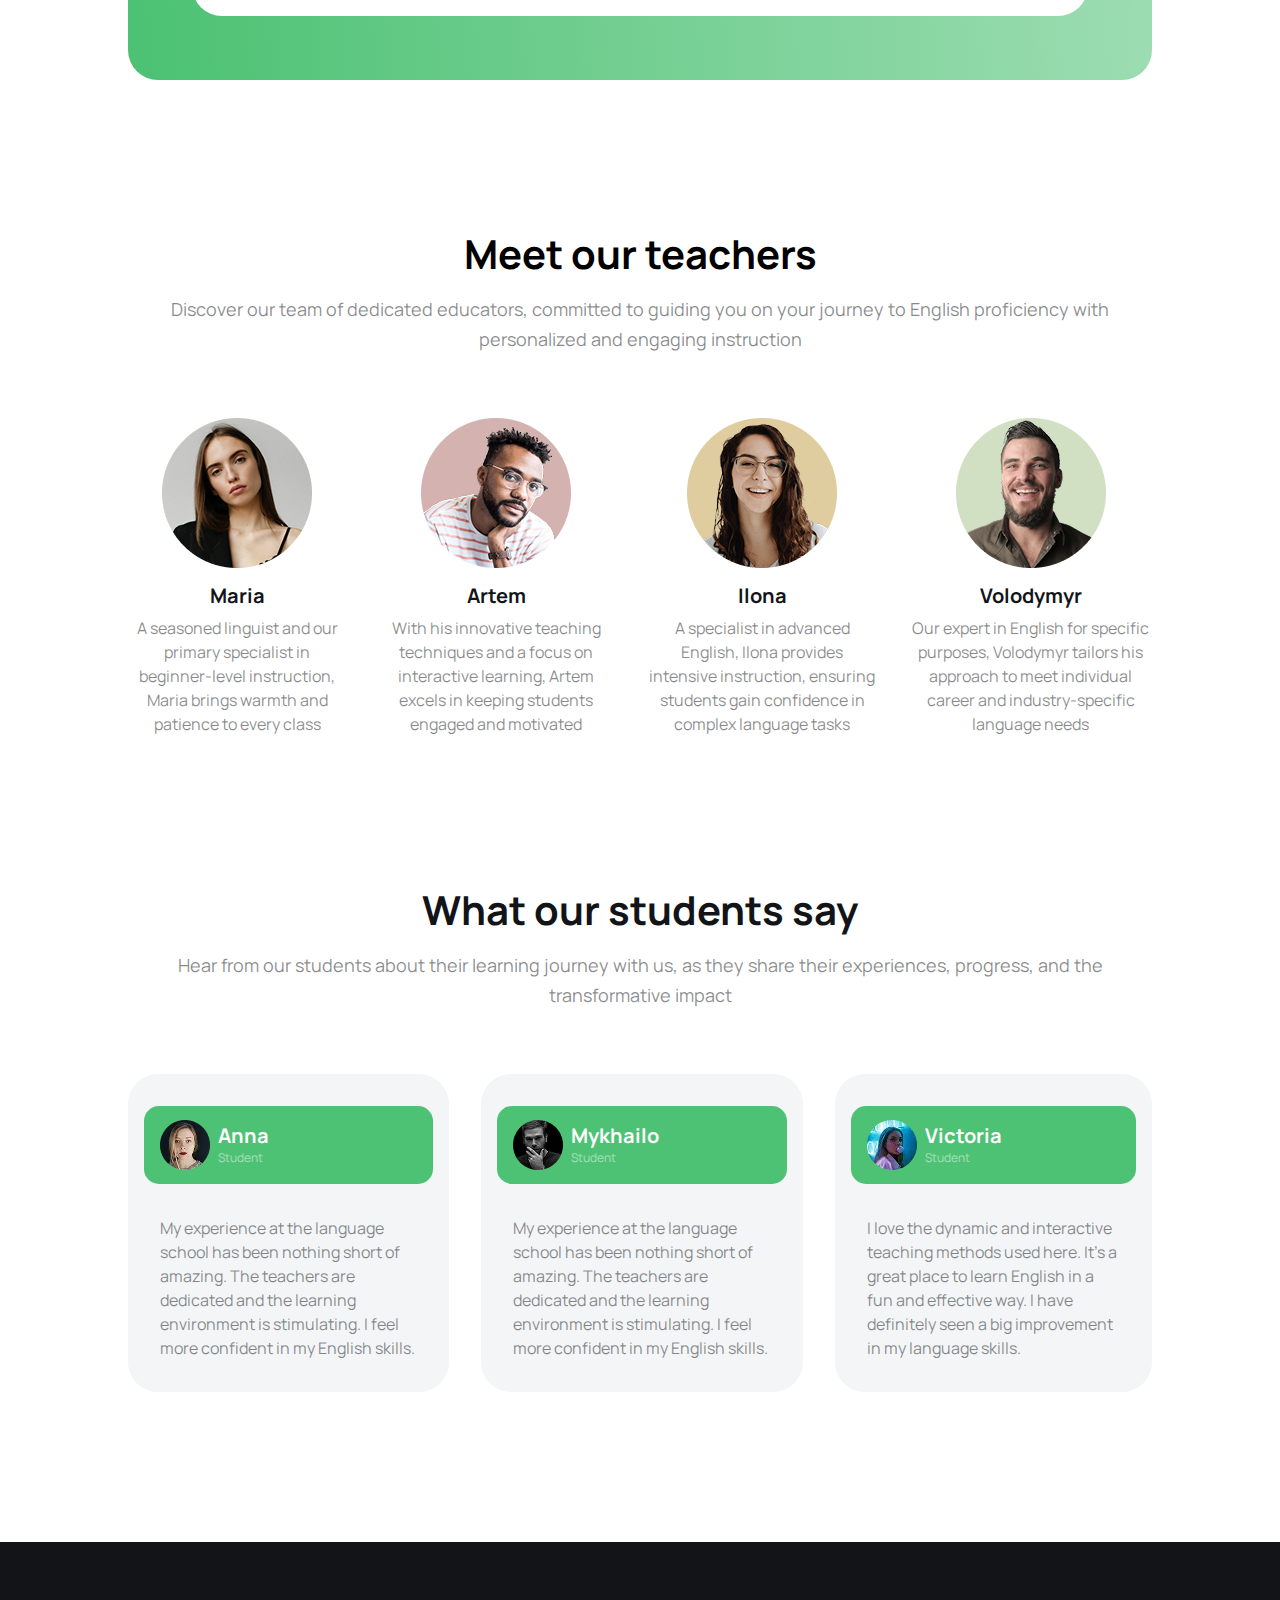
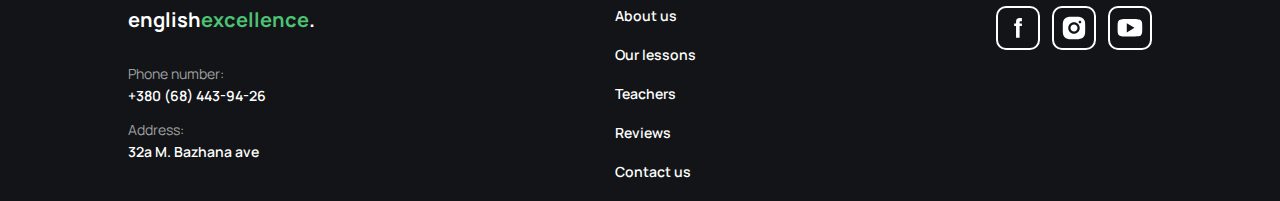
==== commit e681af5d: "hover added to buttons" ====
--- a/index.html
+++ b/index.html
@@ -411,7 +411,7 @@
                 fill="currentColor"
                 xmlns="http://www.w3.org/2000/svg"
               >
-                <g opacity="0.8">
+                <g>
                   <path
                     d="M25.1279 9.41145C25.1142 8.47139 24.9401 7.53878 24.6067 6.65957C24.0233 5.15821 22.8354 3.97103 21.3315 3.38985C20.4621 3.06325 19.5428 2.88816 18.6124 2.86829C17.4158 2.81489 17.0364 2.79999 13.9988 2.79999C10.9612 2.79999 10.5719 2.79999 9.38397 2.86829C8.45478 2.88816 7.53554 3.06325 6.66606 3.38985C5.1622 3.97103 3.97304 5.15821 3.3909 6.65957C3.06375 7.52761 2.88712 8.44532 2.86971 9.37296C2.81622 10.5688 2.80005 10.9476 2.80005 13.9801C2.80005 17.0127 2.80005 17.4001 2.86971 18.5873C2.88837 19.5162 3.06375 20.4326 3.3909 21.3032C3.97428 22.8033 5.1622 23.9905 6.66731 24.5716C7.53306 24.9094 8.45229 25.1006 9.38521 25.1304C10.5831 25.1838 10.9625 25.2 14.0001 25.2C17.0376 25.2 17.427 25.2 18.6149 25.1304C19.5441 25.1118 20.4633 24.9367 21.334 24.6101C22.8379 24.0277 24.0258 22.8405 24.6092 21.3404C24.9363 20.4711 25.1117 19.5547 25.1304 18.6245C25.1839 17.4299 25.2001 17.0511 25.2001 14.0174C25.1976 10.9848 25.1976 10.5999 25.1279 9.41145ZM13.9913 19.7149C10.8144 19.7149 8.24083 17.1455 8.24083 13.9739C8.24083 10.8023 10.8144 8.23296 13.9913 8.23296C17.1658 8.23296 19.7419 10.8023 19.7419 13.9739C19.7419 17.1455 17.1658 19.7149 13.9913 19.7149ZM19.9707 9.3593C19.2281 9.3593 18.6298 8.76074 18.6298 8.02061C18.6298 7.28049 19.2281 6.68193 19.9707 6.68193C20.7108 6.68193 21.3104 7.28049 21.3104 8.02061C21.3104 8.76074 20.7108 9.3593 19.9707 9.3593Z"
                     fill="currentColor"
--- a/index.css
+++ b/index.css
@@ -250,6 +250,12 @@
   padding: 16px 64px;
 }
 
+.main-button:hover{
+  border: 1px solid #4DC274;
+  background-color:transparent;
+  color: #4DC274;
+}
+
 .arrow-button {
   display: block;
   background-color: white;
@@ -403,6 +409,14 @@
   width: 100%;
 
 }
+
+
+.item-buttons:hover{
+  border: 1px solid #4DC274;
+  background-color: white;
+  color: #4DC274
+  
+}
 .lessons{
   padding: 150px;
 
@@ -512,6 +526,13 @@
   height: 60px;
   border-radius:12px ;
   color: #FFFFFF;
+  }
+
+
+  .package-button:hover{
+    border: 1px solid #4DC274;
+color: #4DC274;
+background-color: white
   }
 
   .package{
@@ -744,6 +765,11 @@
   }
 
 
+  .footer-contact:hover{
+    color: #4DC274;
+  }
+
+
   .footer-contact{
     font-family: "Manrope", serif;
     font-weight: 600;
@@ -782,6 +808,11 @@
    
 
 
+  }
+
+
+  .nav-button:hover{
+    color: #4DC274;
   }
 
   .footer-socials-button{
@@ -830,6 +861,14 @@
   }
 
 
+  .footer-socials-button:hover{
+    color: #4DC274;
+    border:1px solid  #4DC274;
+  }
+  
+
+
+
   
   
   
